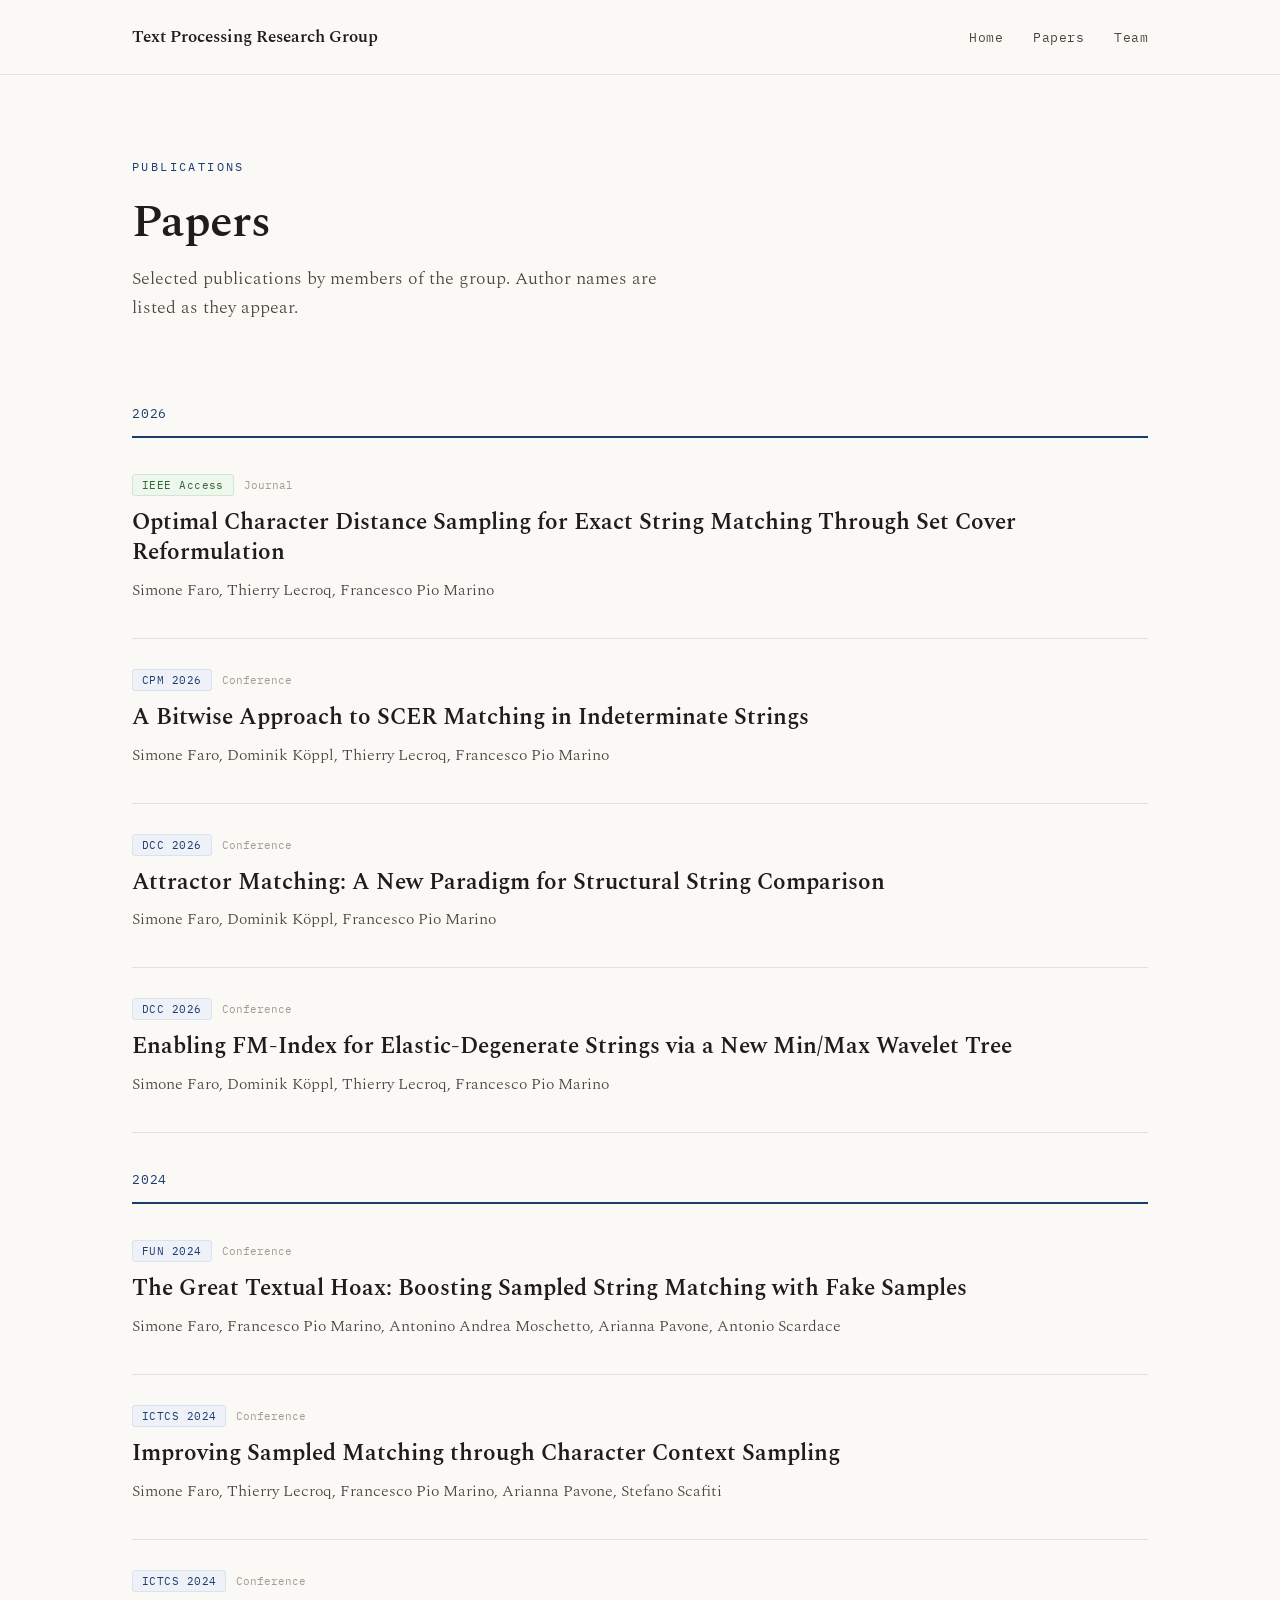
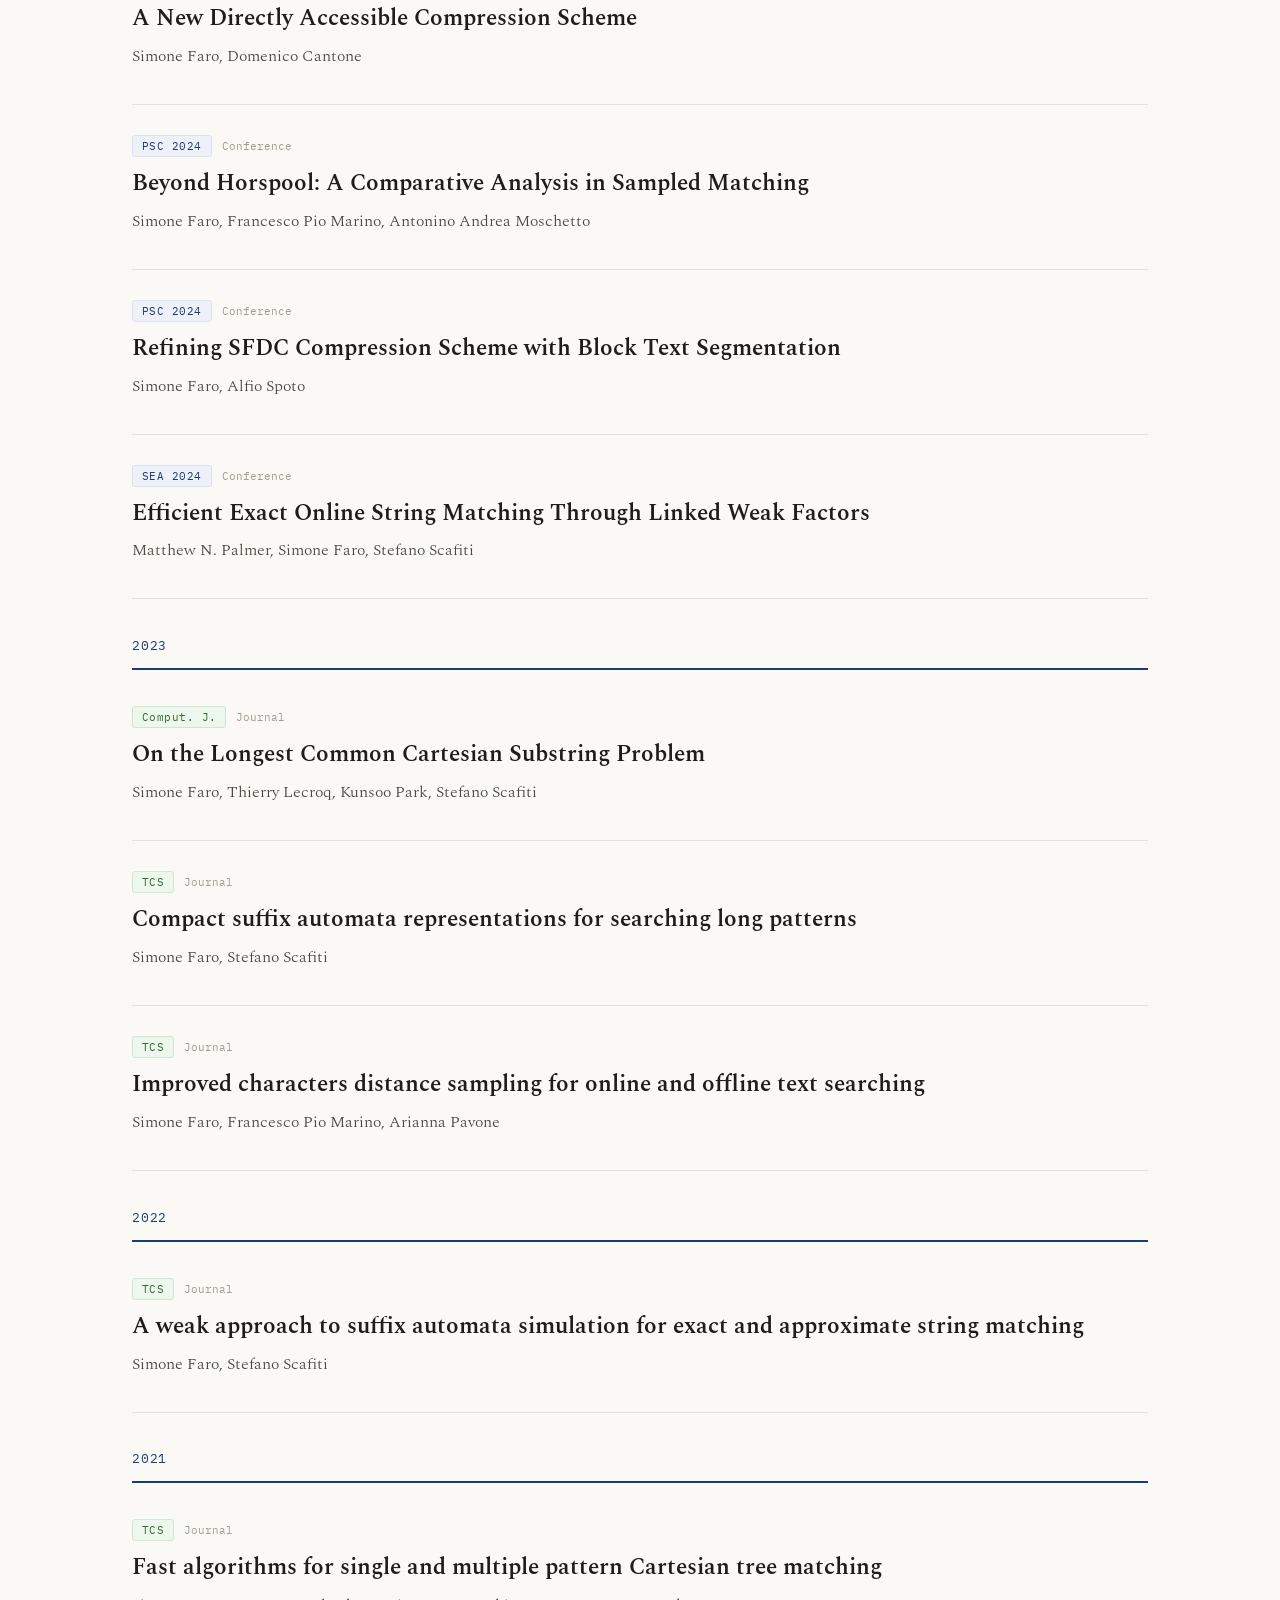
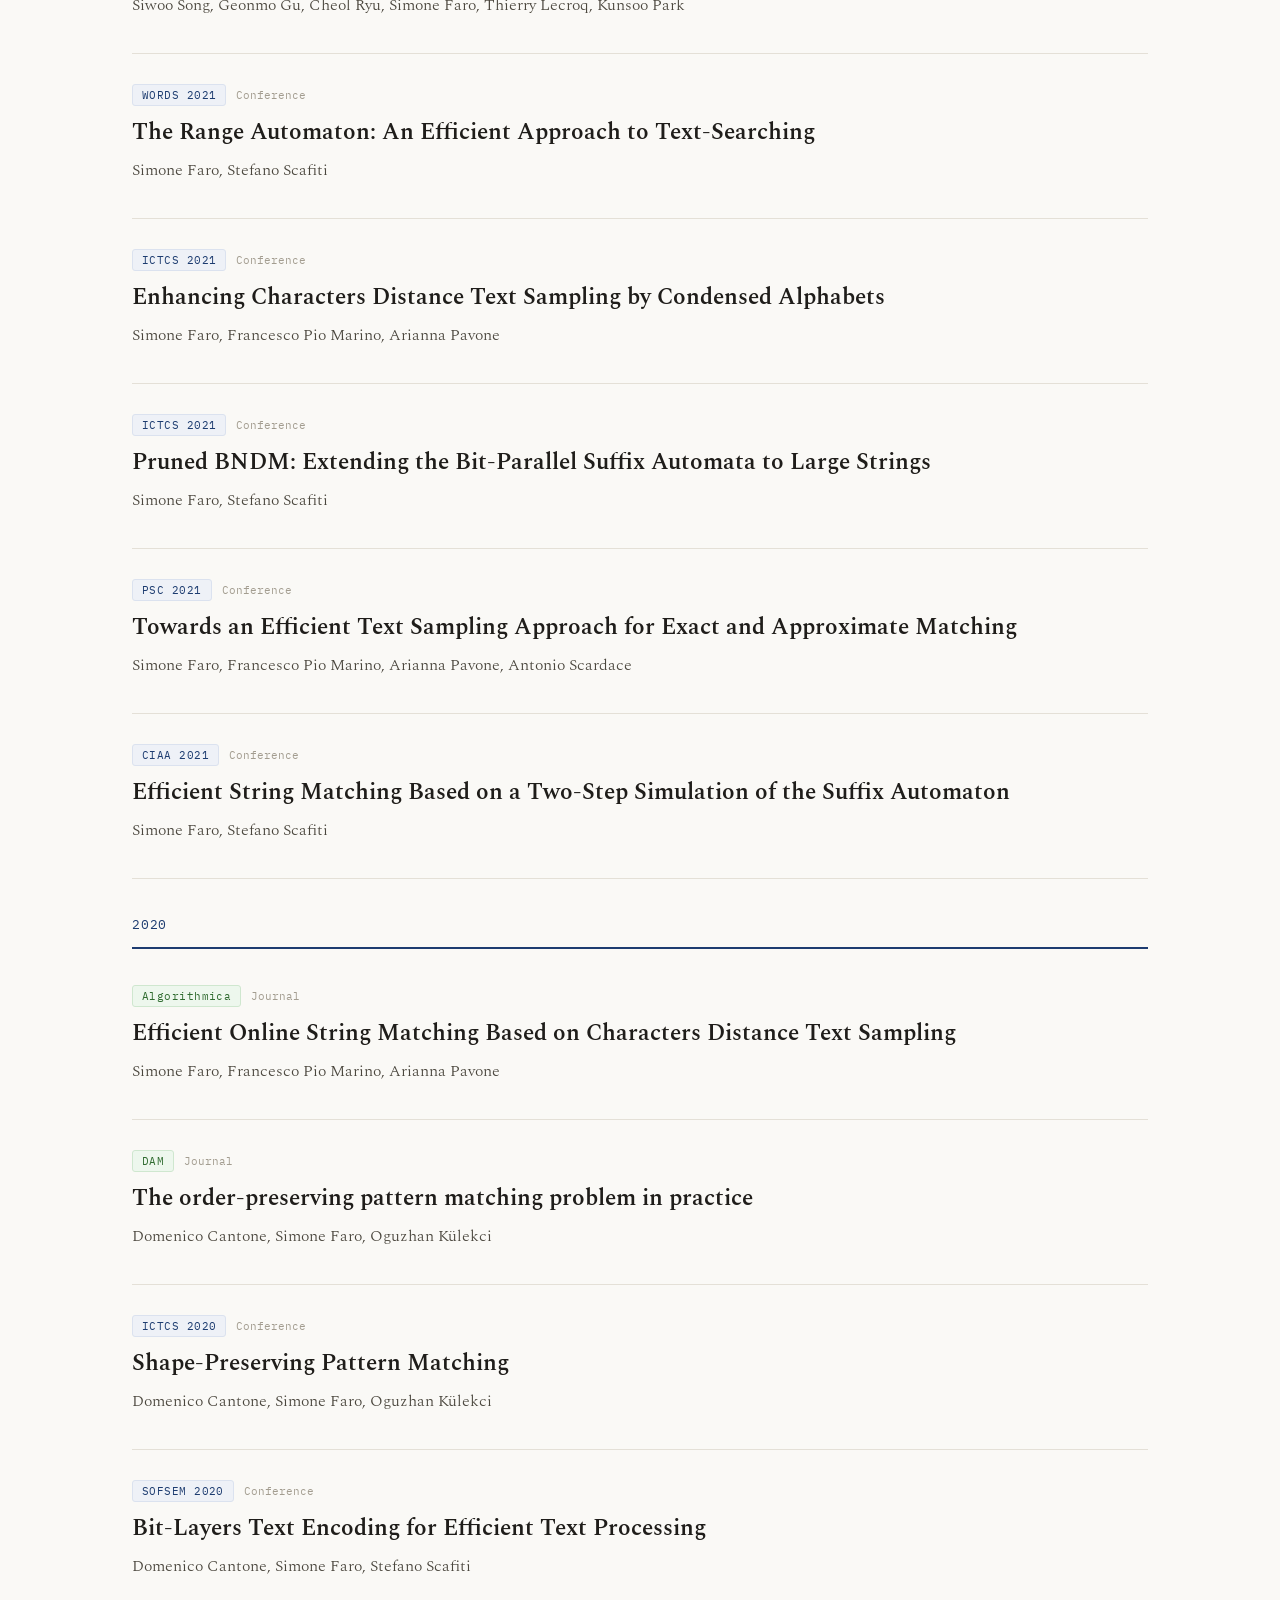
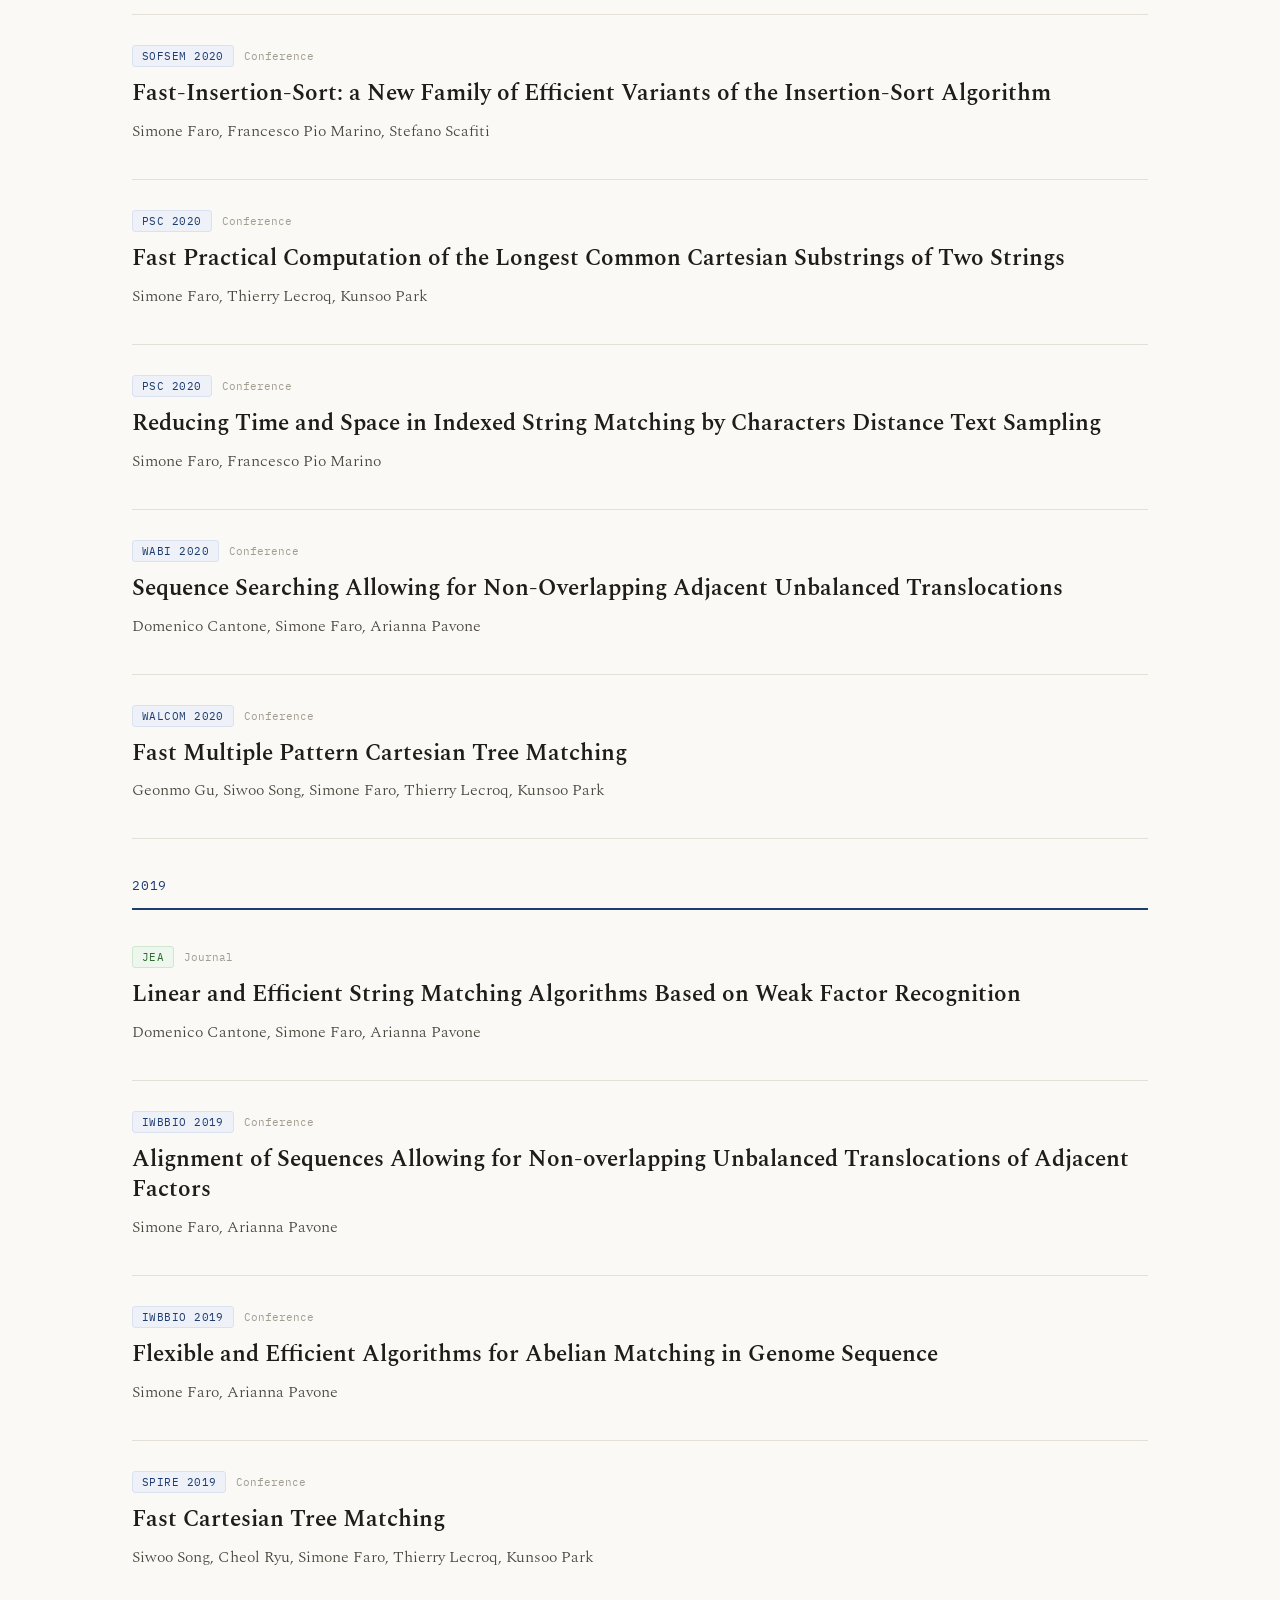
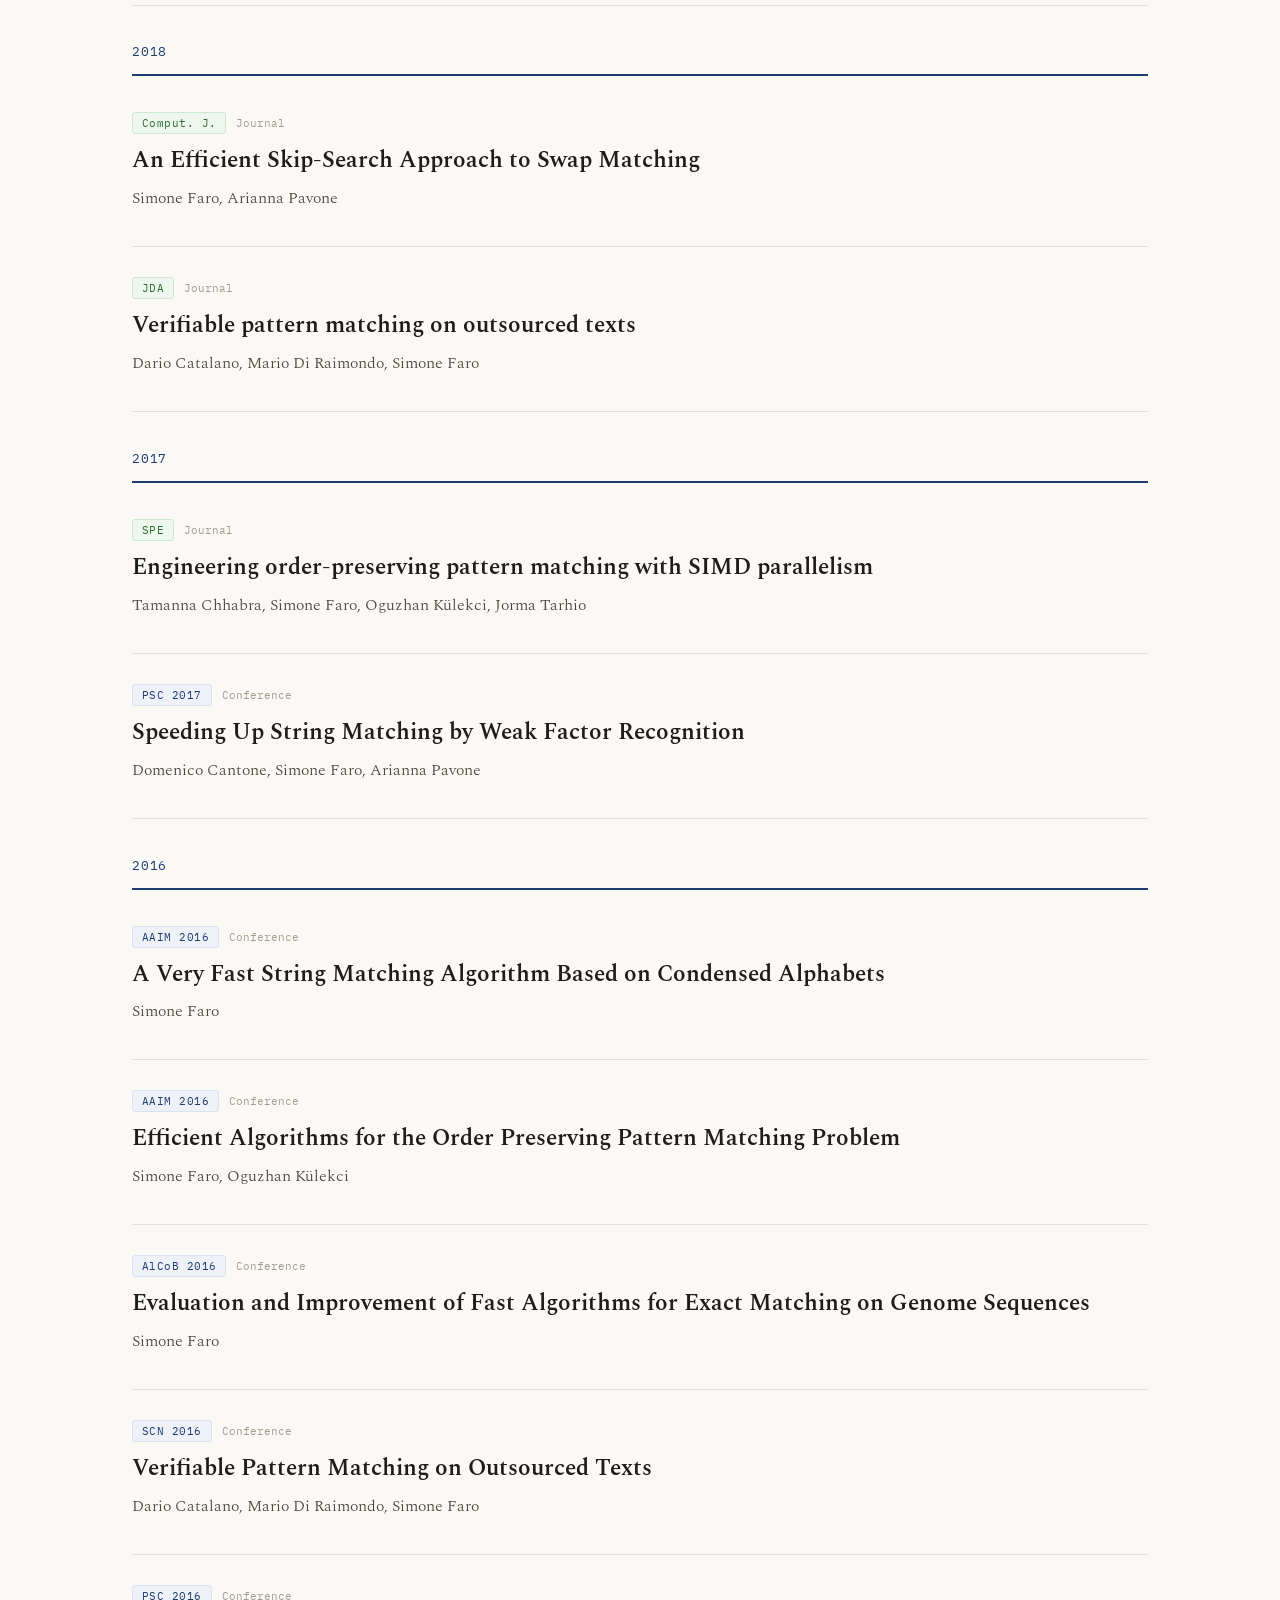
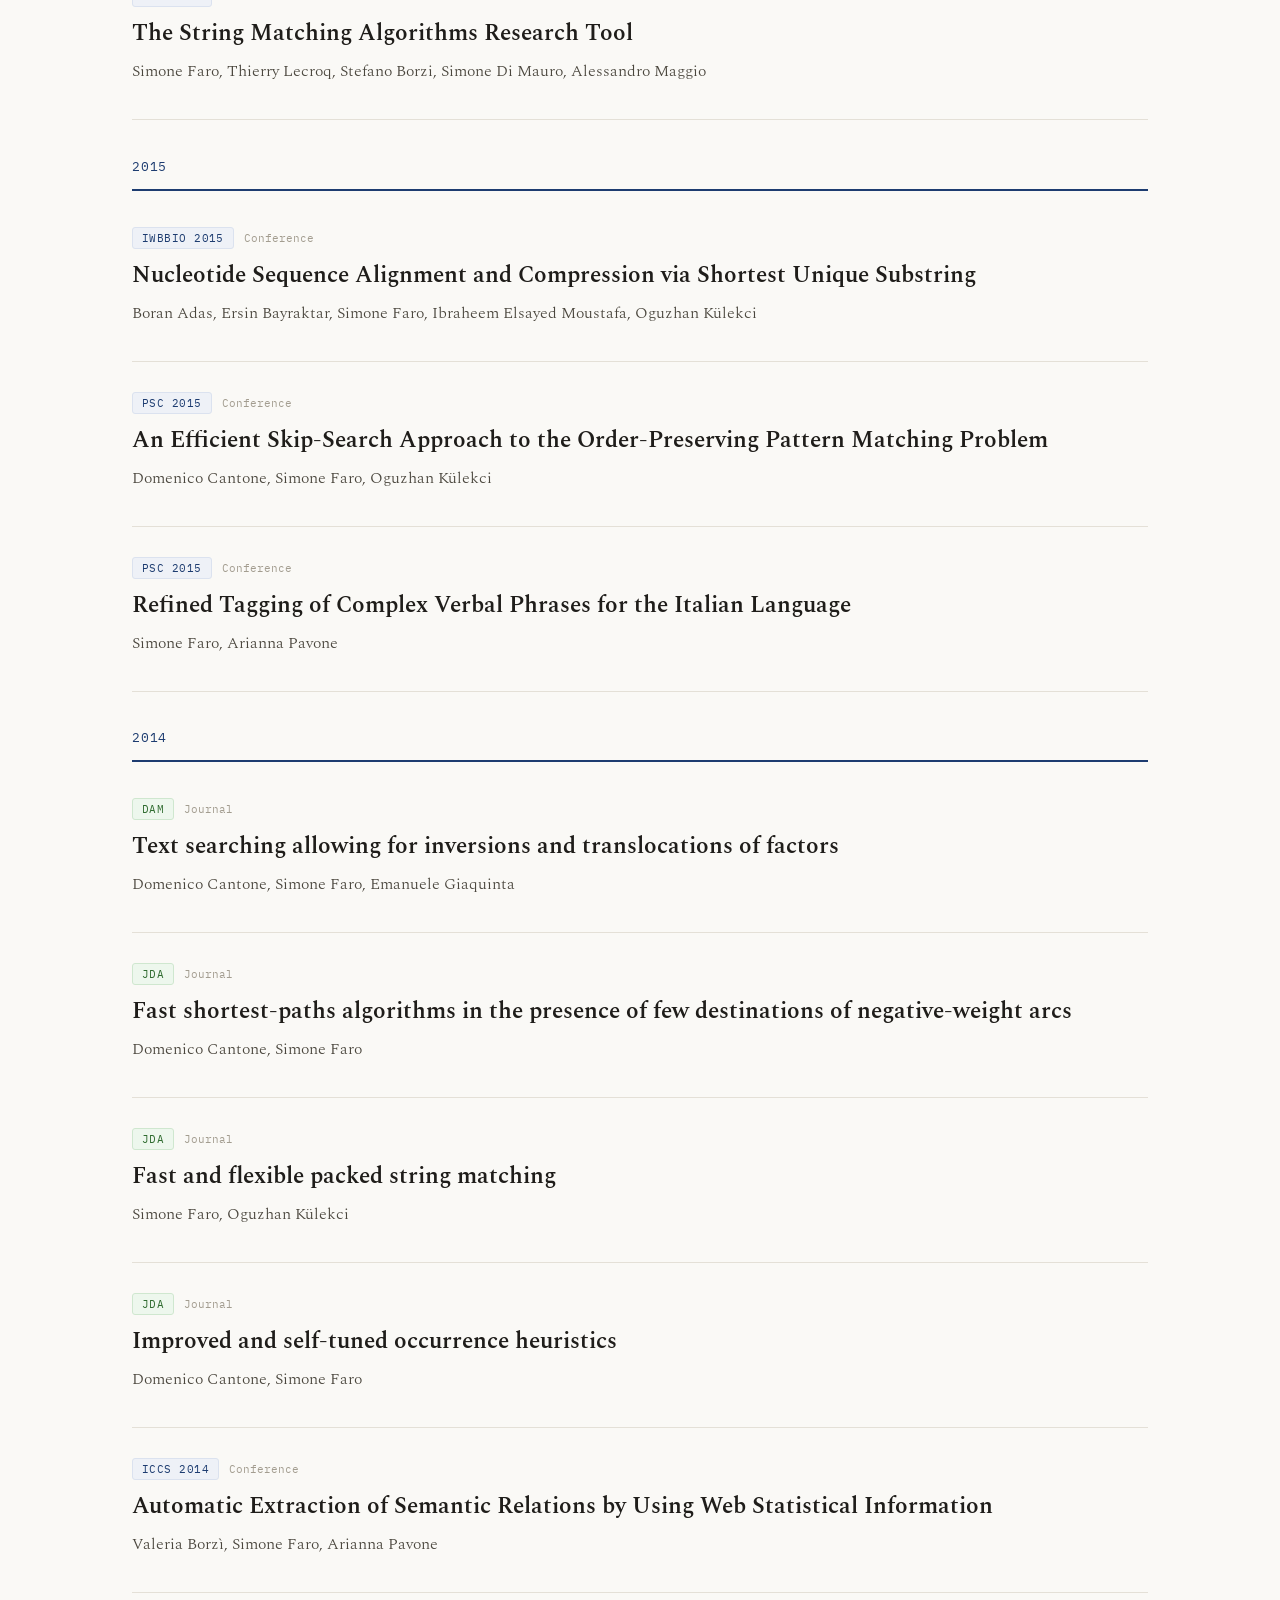
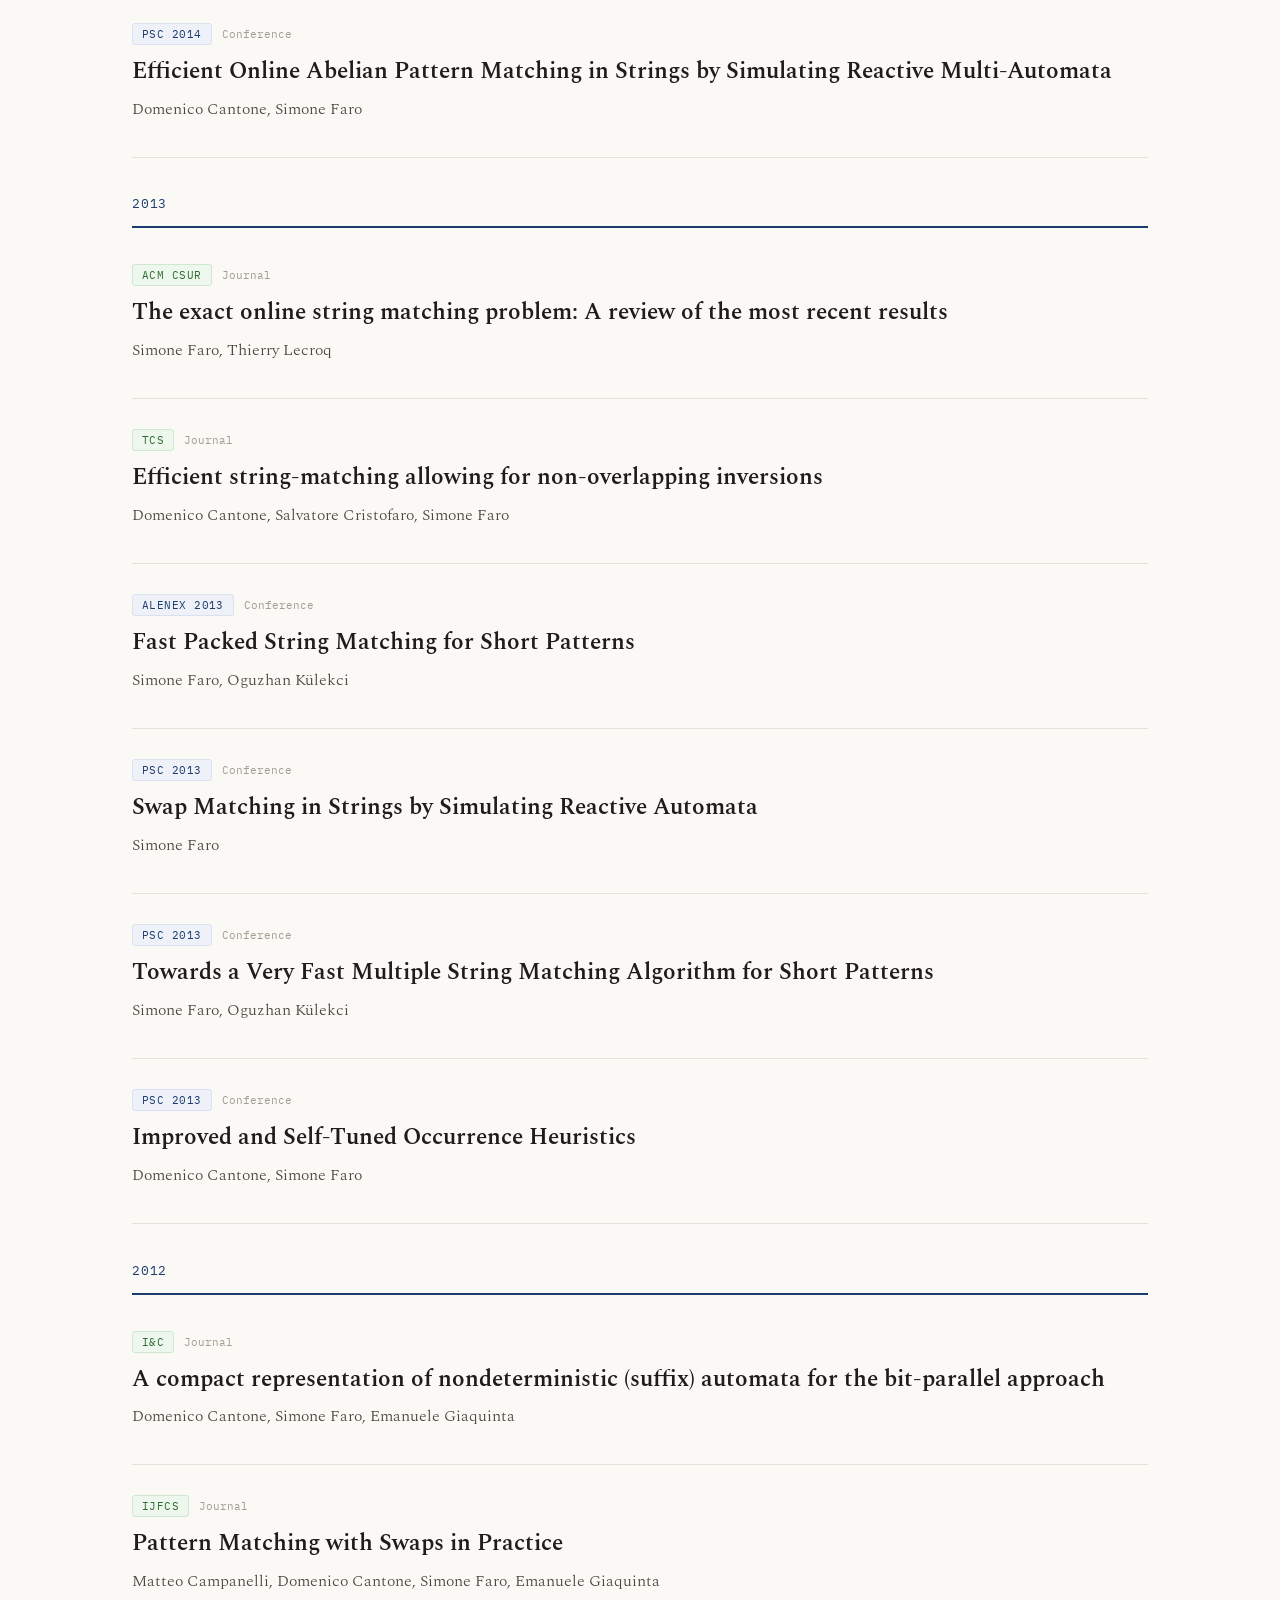
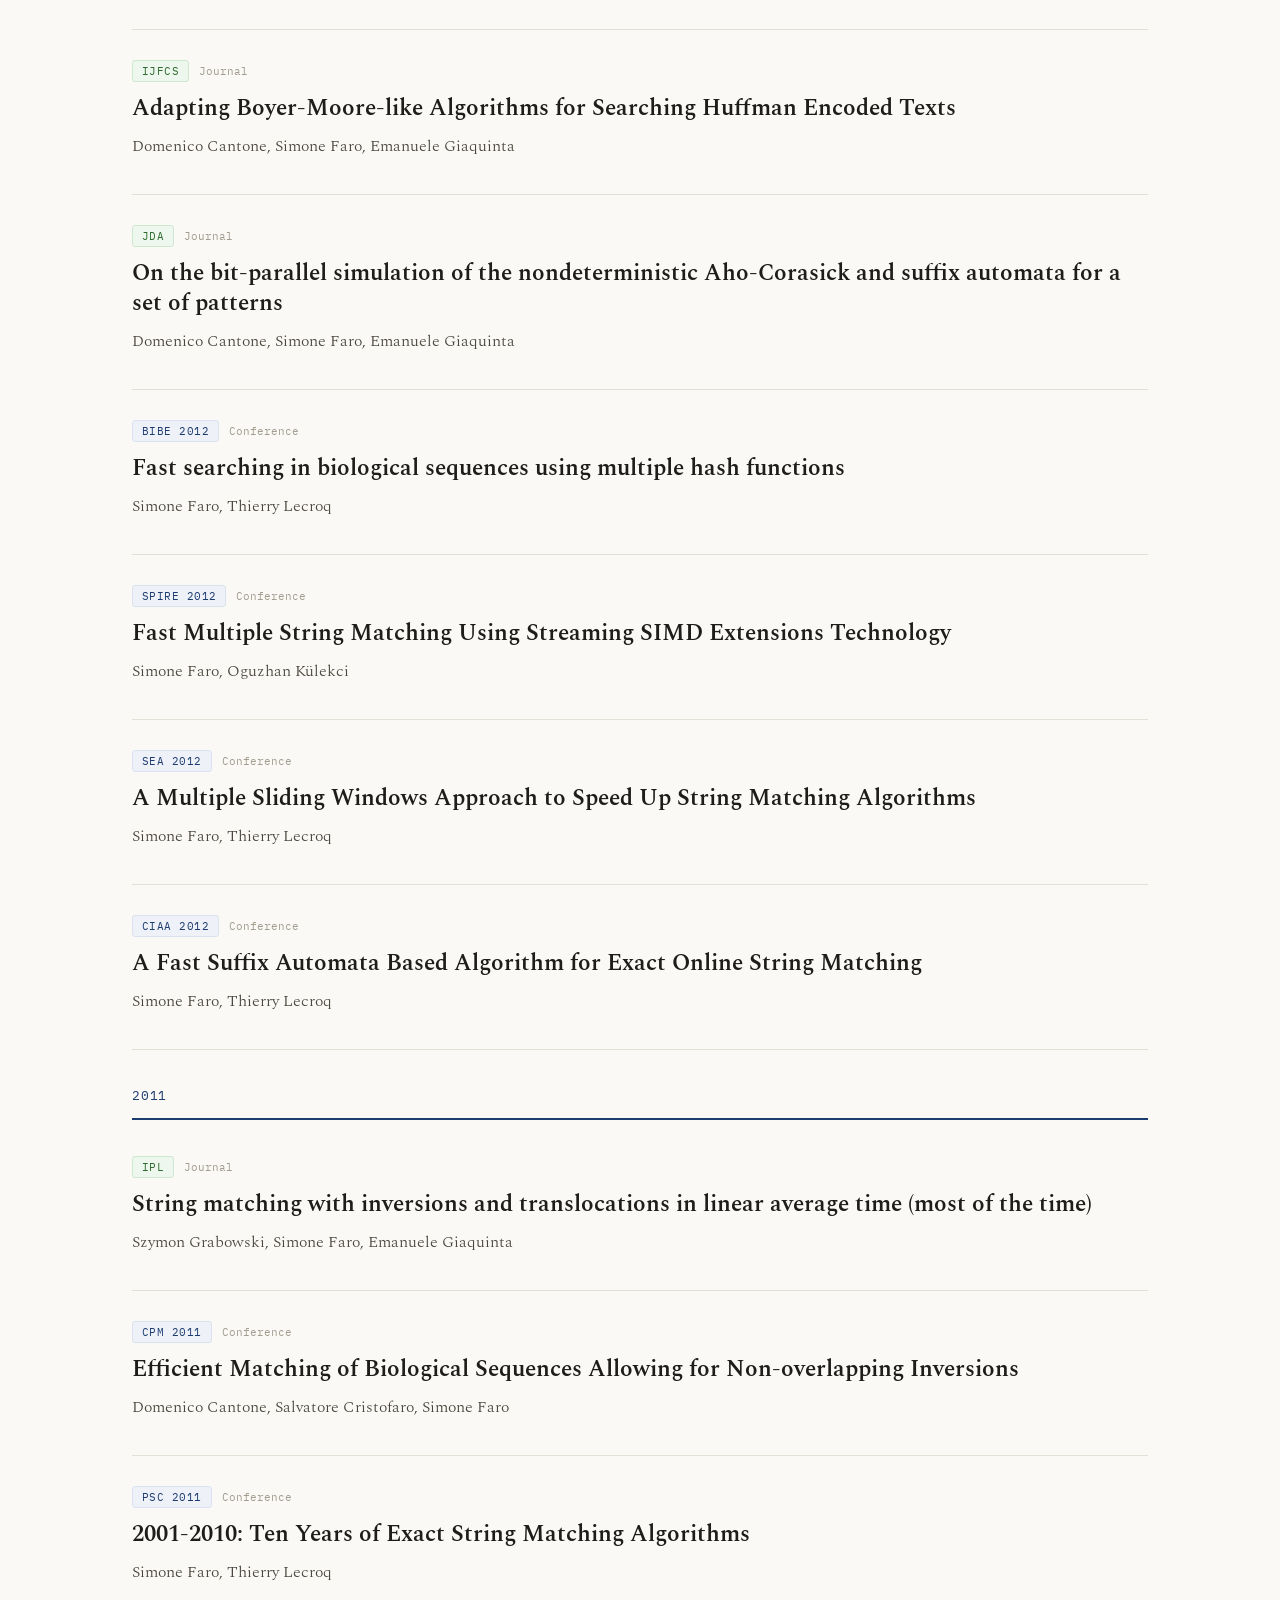
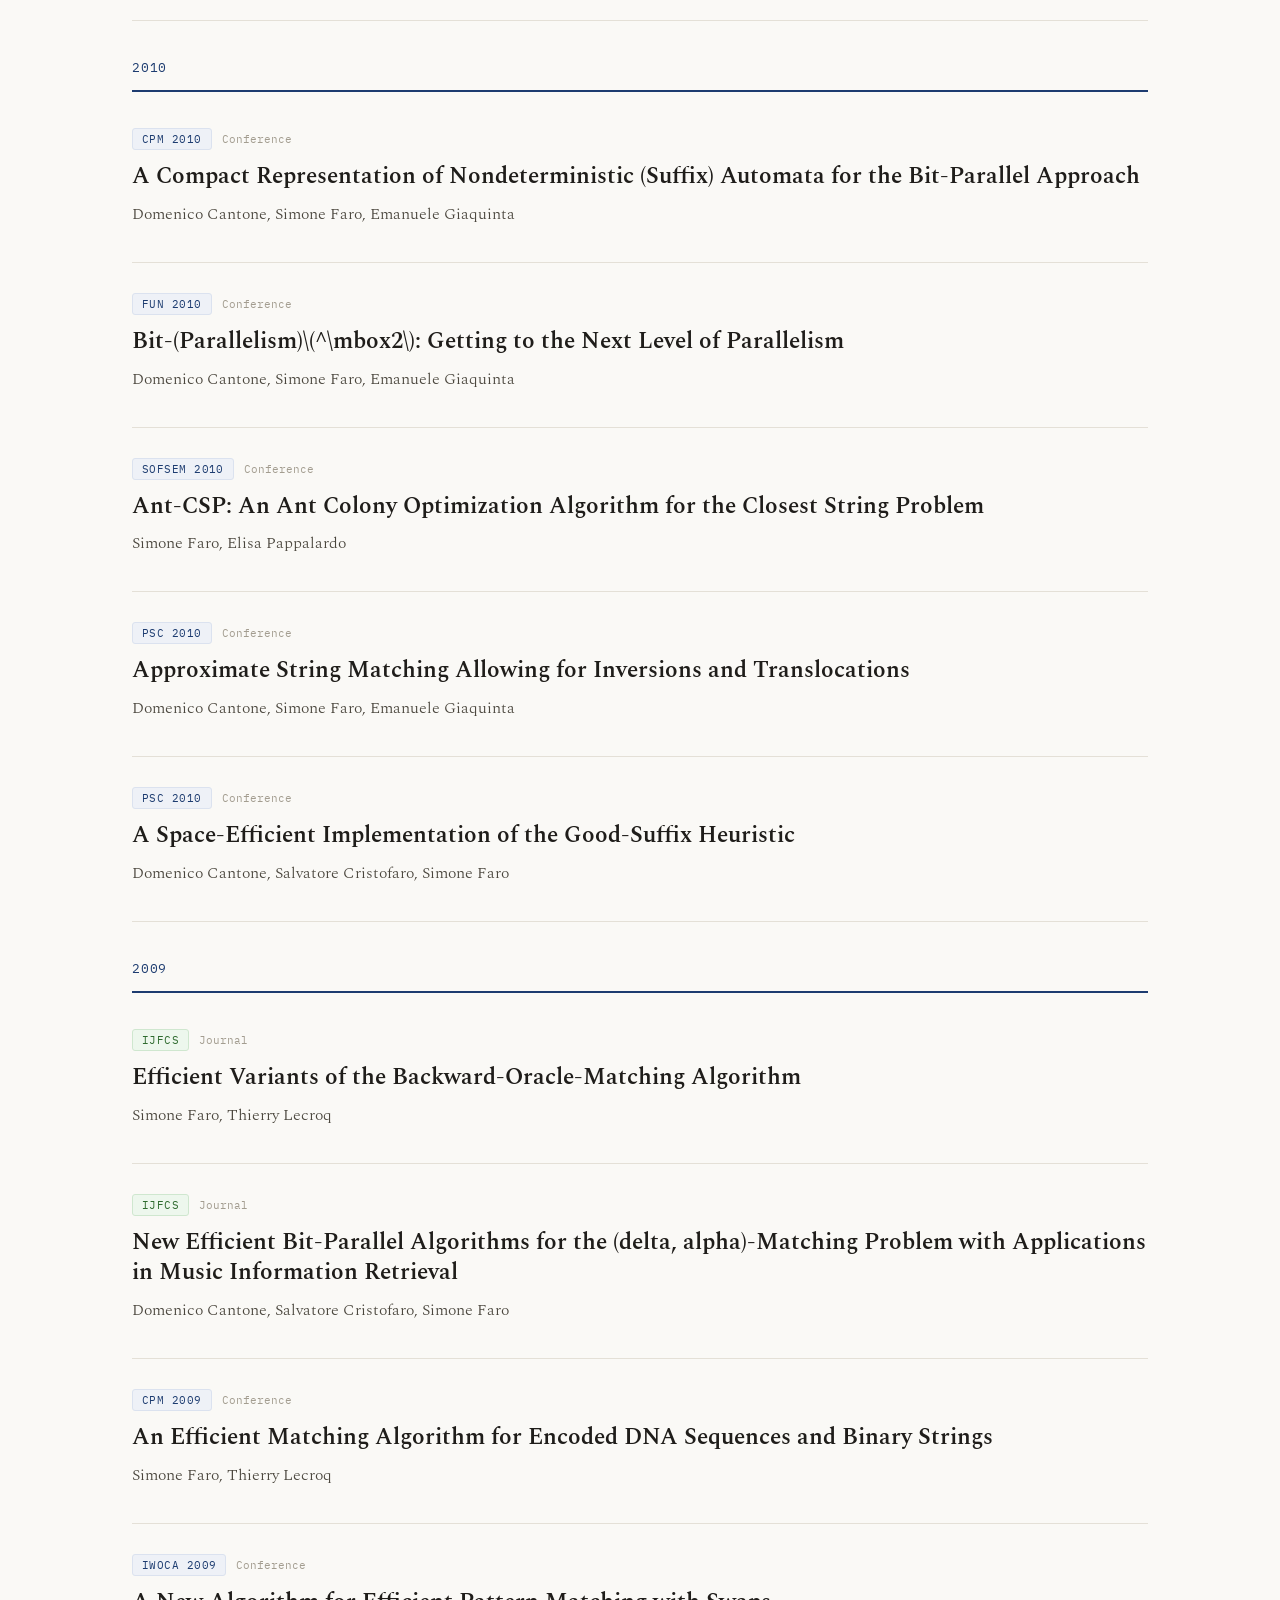
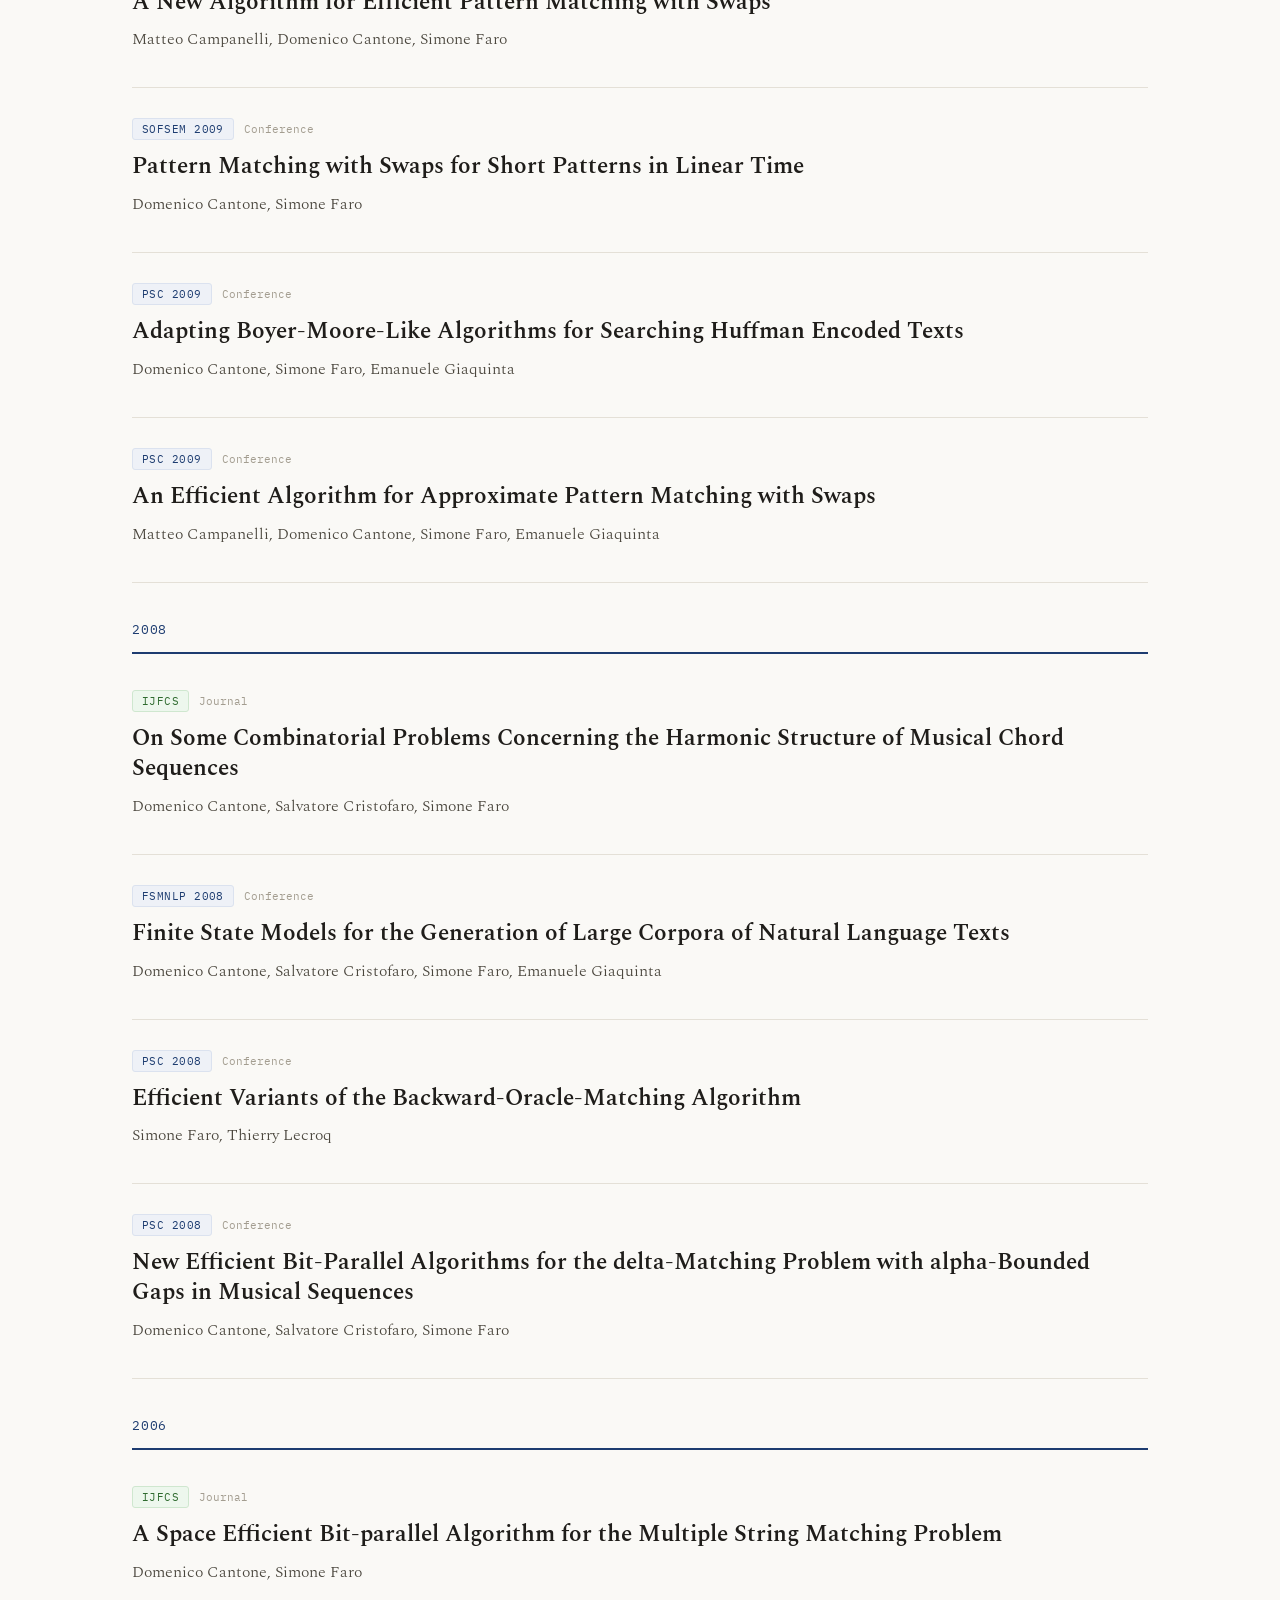
==== papers.html @ ac2747c3 "first commit" ====
<html>

<head>
    <meta charset="utf-8">
    <meta name="viewport" content="width=device-width, initial-scale=1">
    <link rel="preconnect" href="https://fonts.googleapis.com">
    <link rel="preconnect" href="https://fonts.gstatic.com" crossorigin>
    <link
        href="https://fonts.googleapis.com/css2?family=Spectral:ital,wght@0,300;0,400;0,500;0,600;0,700;1,400;1,500&family=IBM+Plex+Mono:wght@400;500;600&display=swap"
        rel="stylesheet">
    <link rel="stylesheet" href="styles.css">
</head>

<body>

    <div id="header"></div>

    <section style="max-width:1080px;margin:0 auto;padding:84px 32px 14px">
        <div
            style="font-family:'IBM Plex Mono',monospace;font-size:12px;letter-spacing:0.2em;text-transform:uppercase;color:#1d3c70;margin-bottom:24px">
            Publications</div>
        <h1 style="font-size:46px;line-height:1.08;font-weight:600;letter-spacing:-0.015em;margin:0 0 16px">
            Papers</h1>
        <p style="font-size:18px;line-height:1.65;color:#4a463d;max-width:60ch;margin:0;font-weight:300">
            Selected publications by members of the group. Author names are listed as they appear.</p>
    </section>


    <section style="max-width:1080px;margin:0 auto;padding:30px 32px 10px">
        <div id="papers-list"></div>
    </section>

    <div id="footer"></div>

    <script>
        async function load(id, file) {
            const res = await fetch(file);
            if (!res.ok) throw new Error(`Couldn't load ${file}`);
            document.getElementById(id).innerHTML = await res.text();
        }

        load("header", "header.html");
        load("footer", "footer.html");

        function toggleBib(id) {
            const bib = document.getElementById(id);

            if (!bib) {
                console.error("BibTeX block not found:", id);
                return;
            }

            bib.style.display = bib.style.display === "none" ? "block" : "none";
        }

        async function loadPapers() {
            const res = await fetch("papers.json");
            const papers = await res.json();

            const grouped = {};

            papers.forEach(paper => {
                if (!grouped[paper.year]) grouped[paper.year] = [];
                grouped[paper.year].push(paper);
            });

            const container = document.getElementById("papers-list");

            Object.keys(grouped).sort((a, b) => b - a).forEach(year => {
                container.innerHTML += `
      <div style="font-family:'IBM Plex Mono',monospace;font-size:13px;letter-spacing:0.06em;color:#1d3c70;padding-bottom:14px;border-bottom:2px solid #1d3c70;margin-bottom:6px;margin-top:1cm">
        ${year}
      </div>
    `;

                grouped[year].forEach((paper, index) => {
                    const bibId = `bib-${year}-${index}`;

                    container.innerHTML += `
        <div style="padding:30px 0;border-bottom:1px solid #e4e0d7">
          <div style="display:flex;gap:10px;align-items:center;margin-bottom:12px">
            <span style="
            font-family:'IBM Plex Mono',monospace;
            font-size:11px;
            letter-spacing:0.04em;
            color:${paper.type === 'Journal' ? '#2f6b2f' : '#1d3c70'};
            background:${paper.type === 'Journal' ? '#edf7ed' : '#eef1f7'};
            border:1px solid ${paper.type === 'Journal' ? '#cfe7cf' : '#dbe2ef'};
            padding:3px 9px;
            border-radius:3px;
            ">
            ${paper.venue}
            </span>
            <span style="font-family:'IBM Plex Mono',monospace;font-size:11px;color:#a39d90">
              ${paper.type}
            </span>
          </div>

          <h3 style="font-size:23px;font-weight:600;line-height:1.3;margin:0 0 10px">
            ${paper.title}
          </h3>

          <div style="font-size:16px;color:#4a463d;margin-bottom:6px;font-weight:300">
            ${paper.authors.join(", ")}
          </div>
        </div>
      `;
                });
            });
        }

        function toggleBib(id) {
            const bib = document.getElementById(id);
            bib.style.display = bib.style.display === "block" ? "none" : "block";
        }

        loadPapers();

        const venueStyle =
            paper.type === "Journal"
                ? {
                    color: "#2f6b2f",
                    background: "#edf7ed",
                    border: "#cfe7cf"
                }
                : {
                    color: "#1d3c70",
                    background: "#eef1f7",
                    border: "#dbe2ef"
                };
    </script>

</body>

</html>
---- styles.css ----
/* Global reset */
* {
    box-sizing: border-box;
}

html {
    scroll-behavior: smooth;
}

body {
    margin: 0;
    background: #faf9f6;
    color: #1f1d1a;
    font-family: "Spectral", Georgia, serif;
    -webkit-font-smoothing: antialiased;
    text-rendering: optimizeLegibility;
}

::selection {
    background: #1d3c70;
    color: #faf9f6;
}

a {
    color: inherit;
}

image-slot {
    display: block;
}
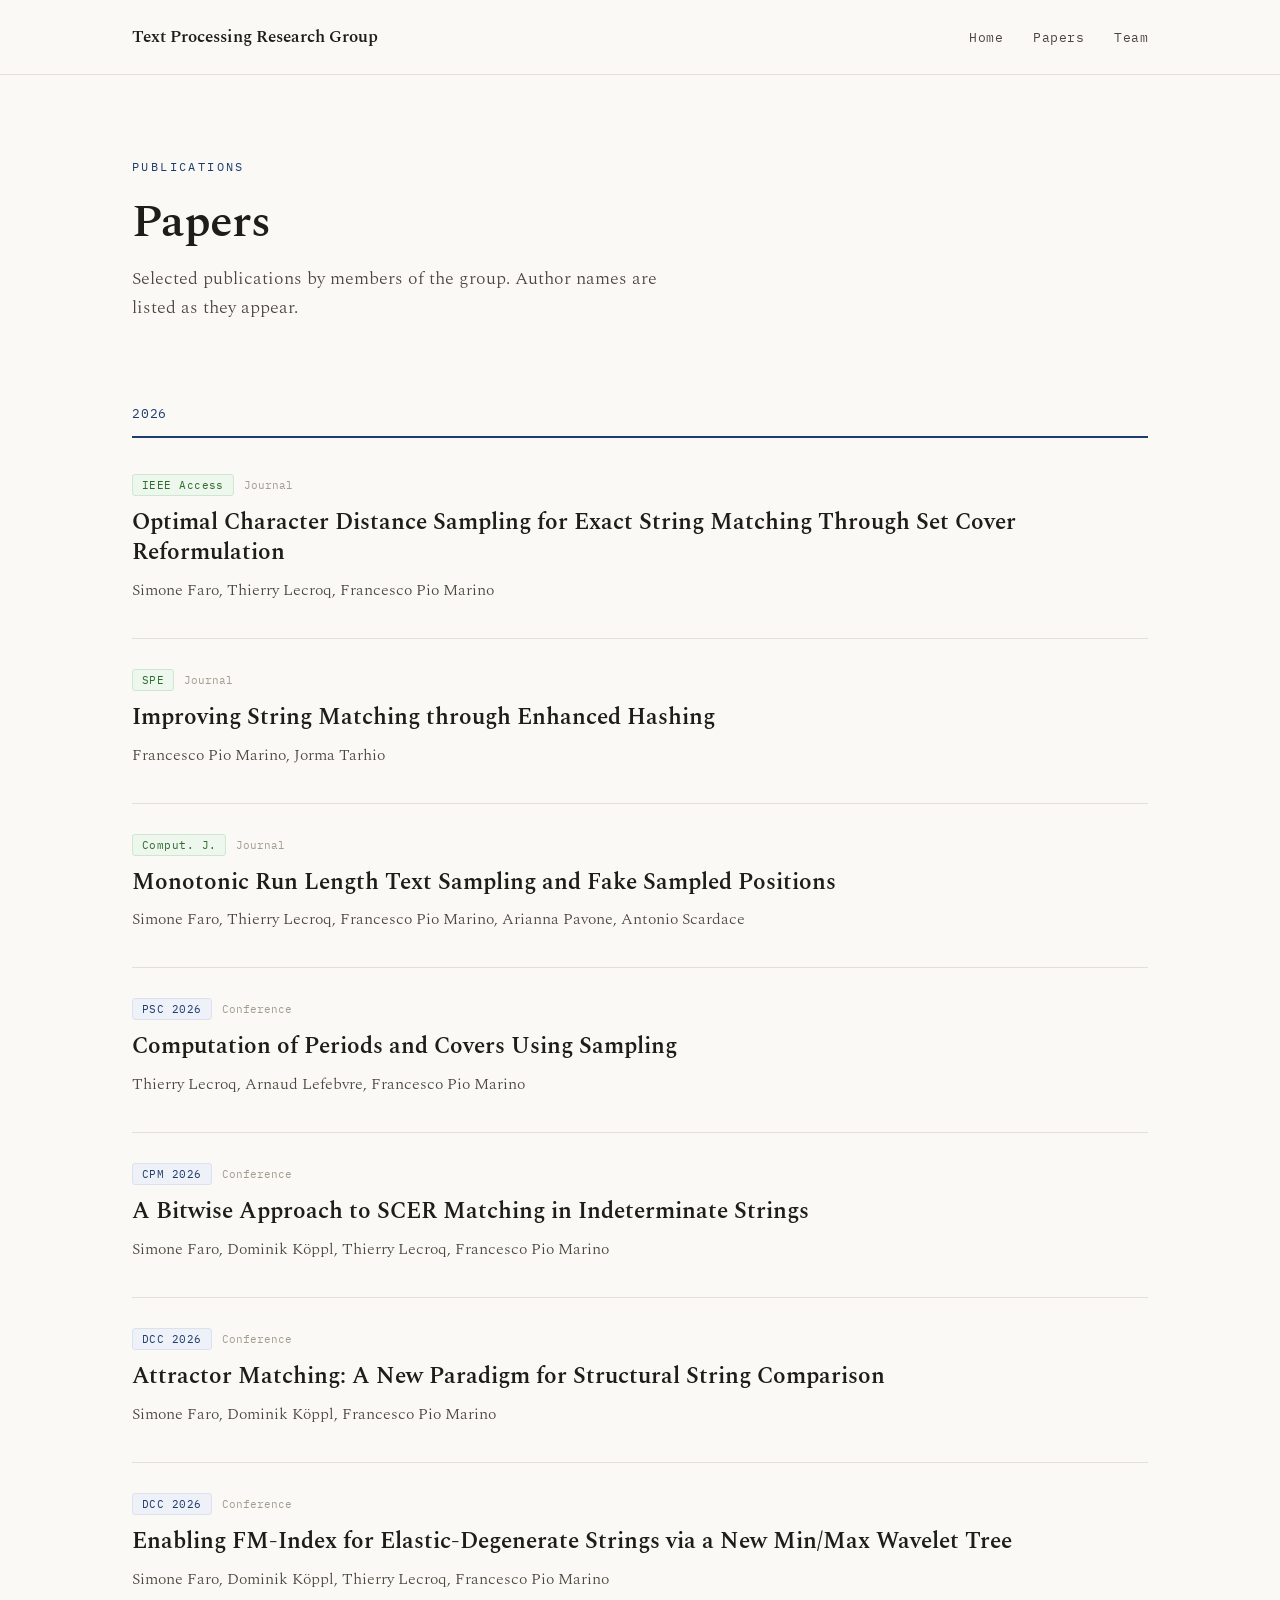
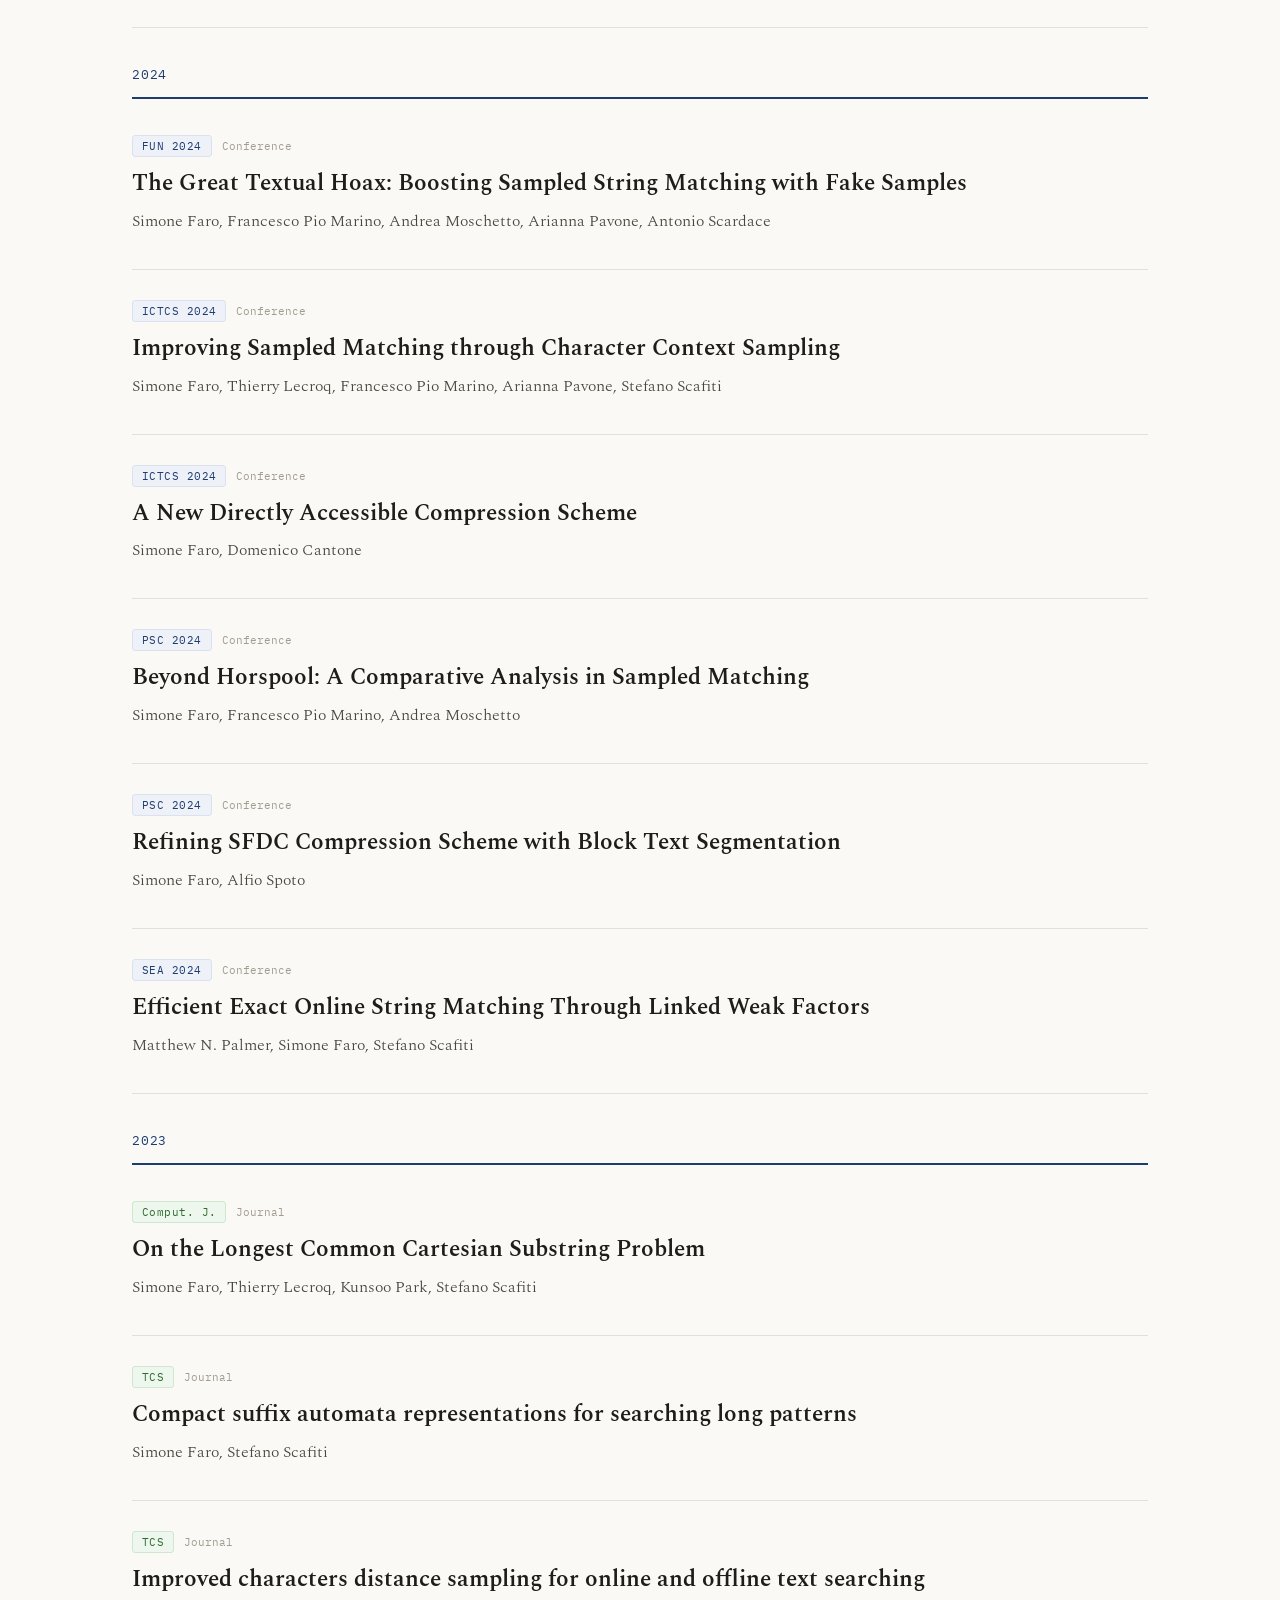
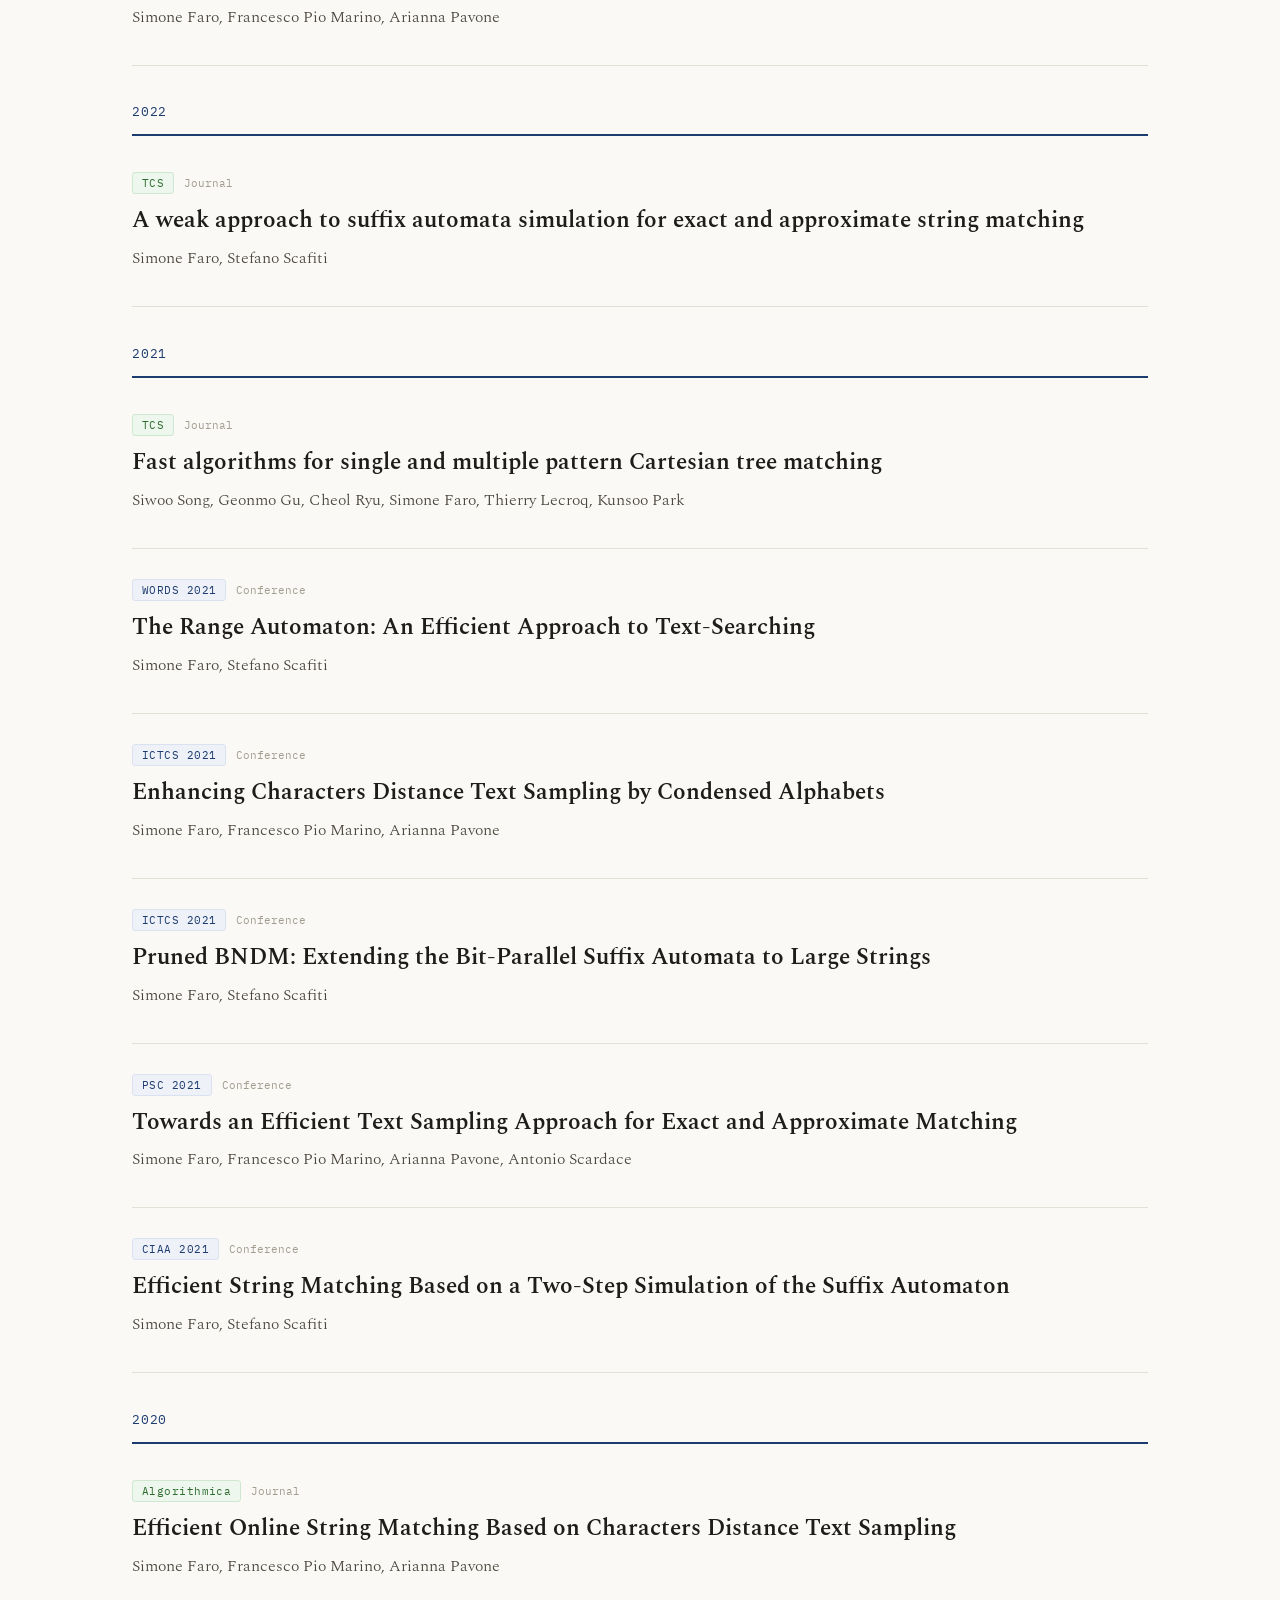
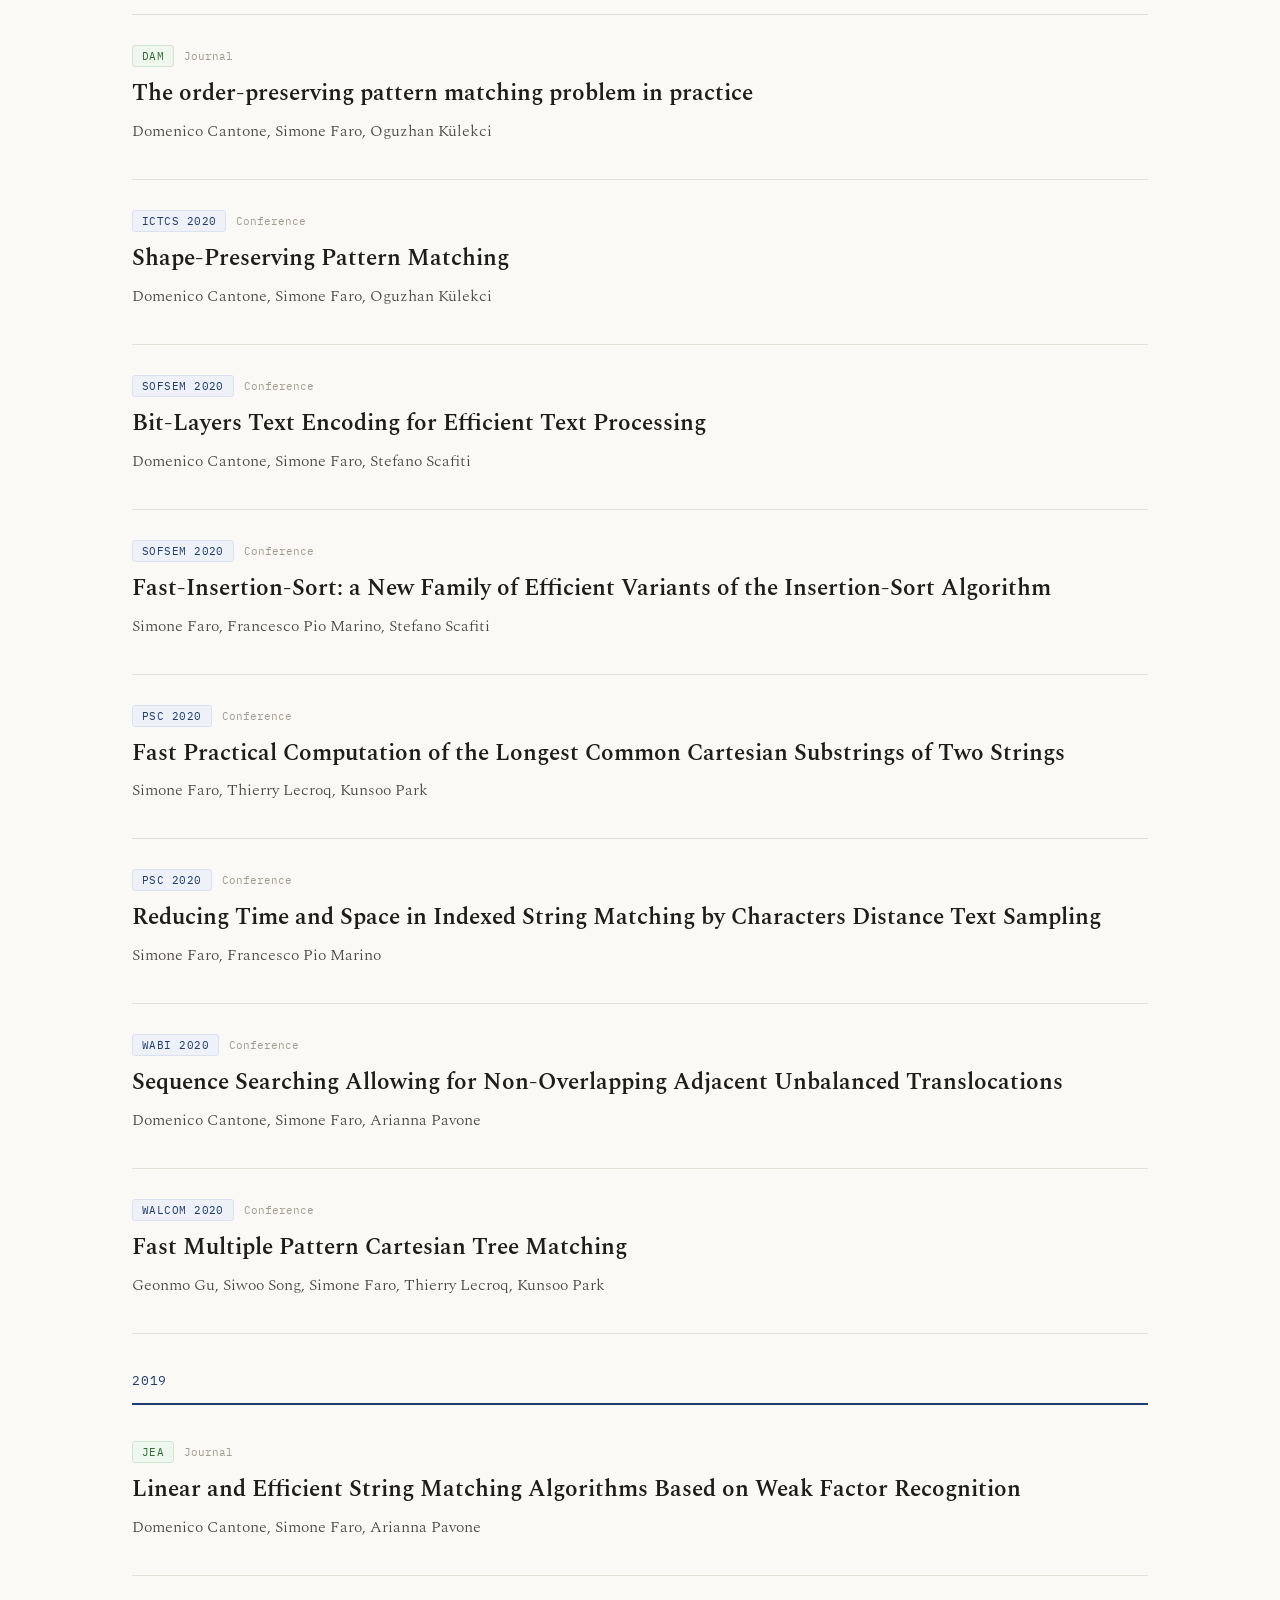
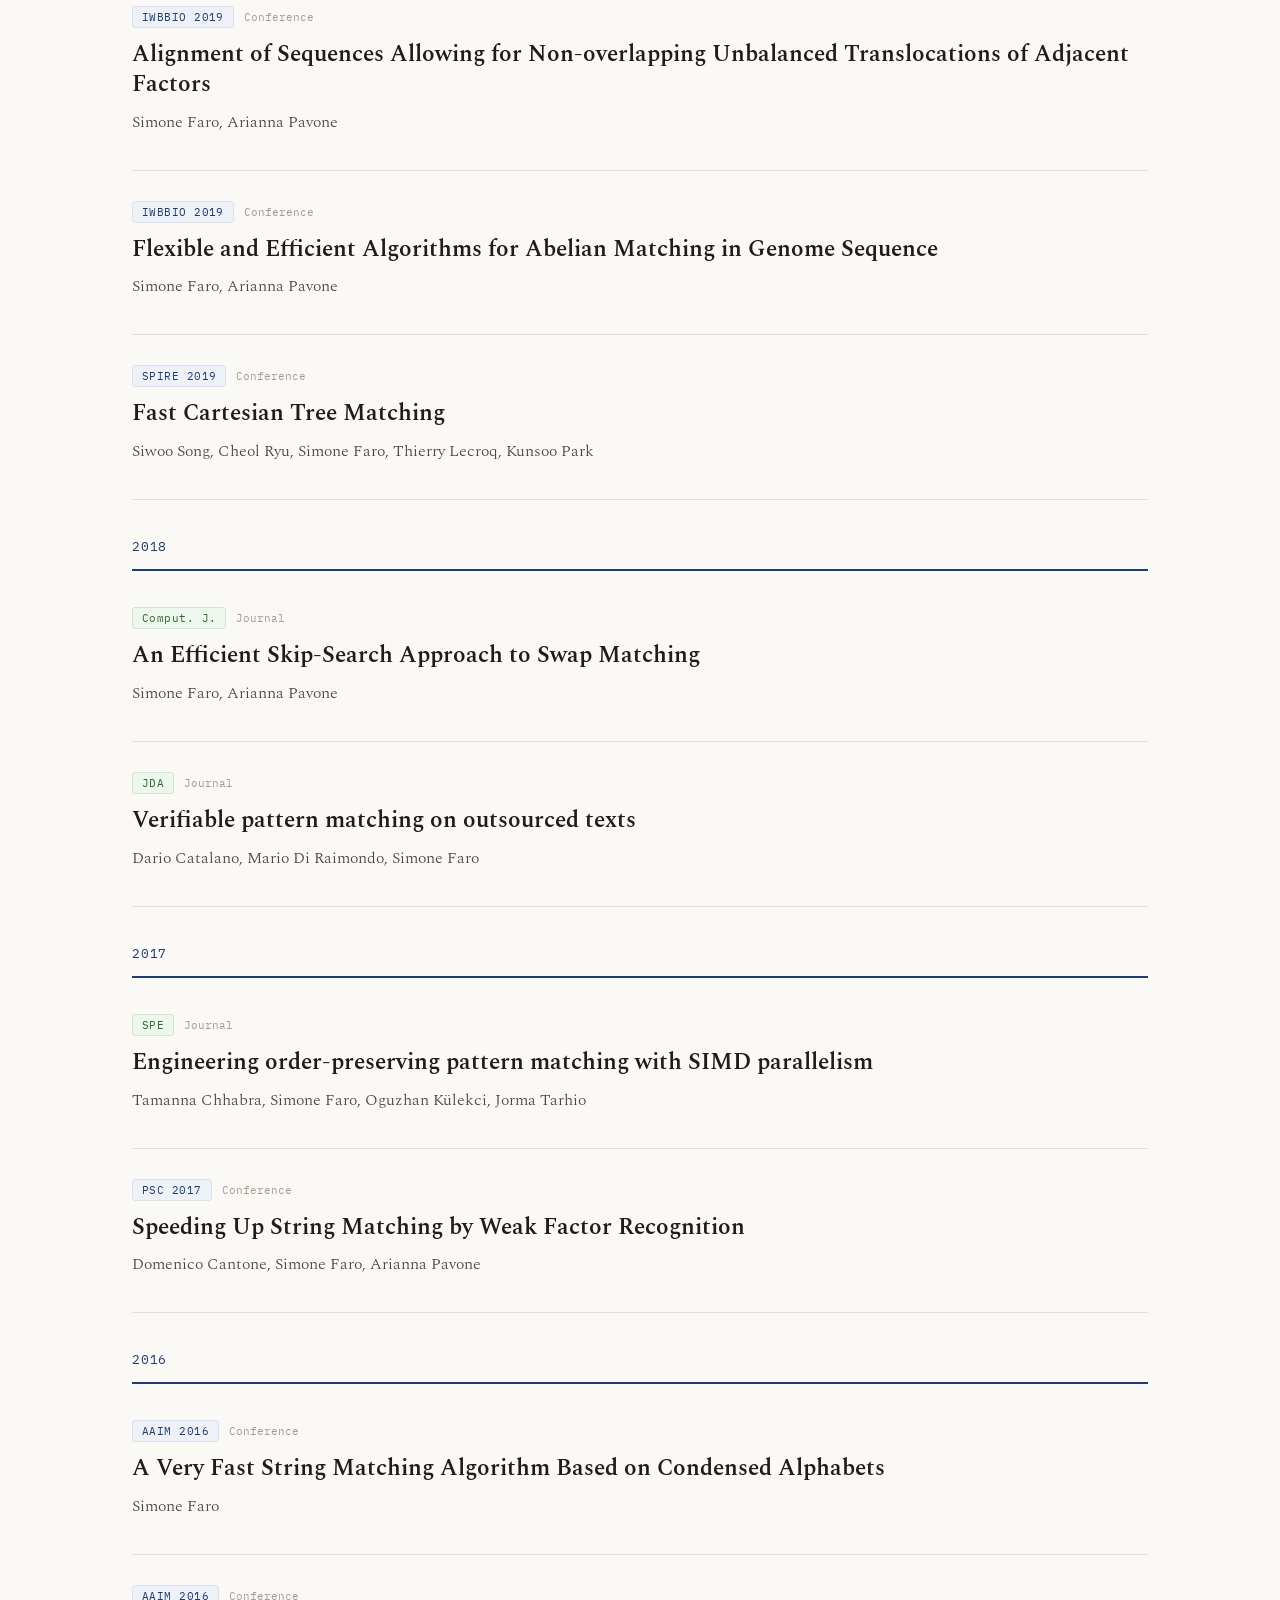
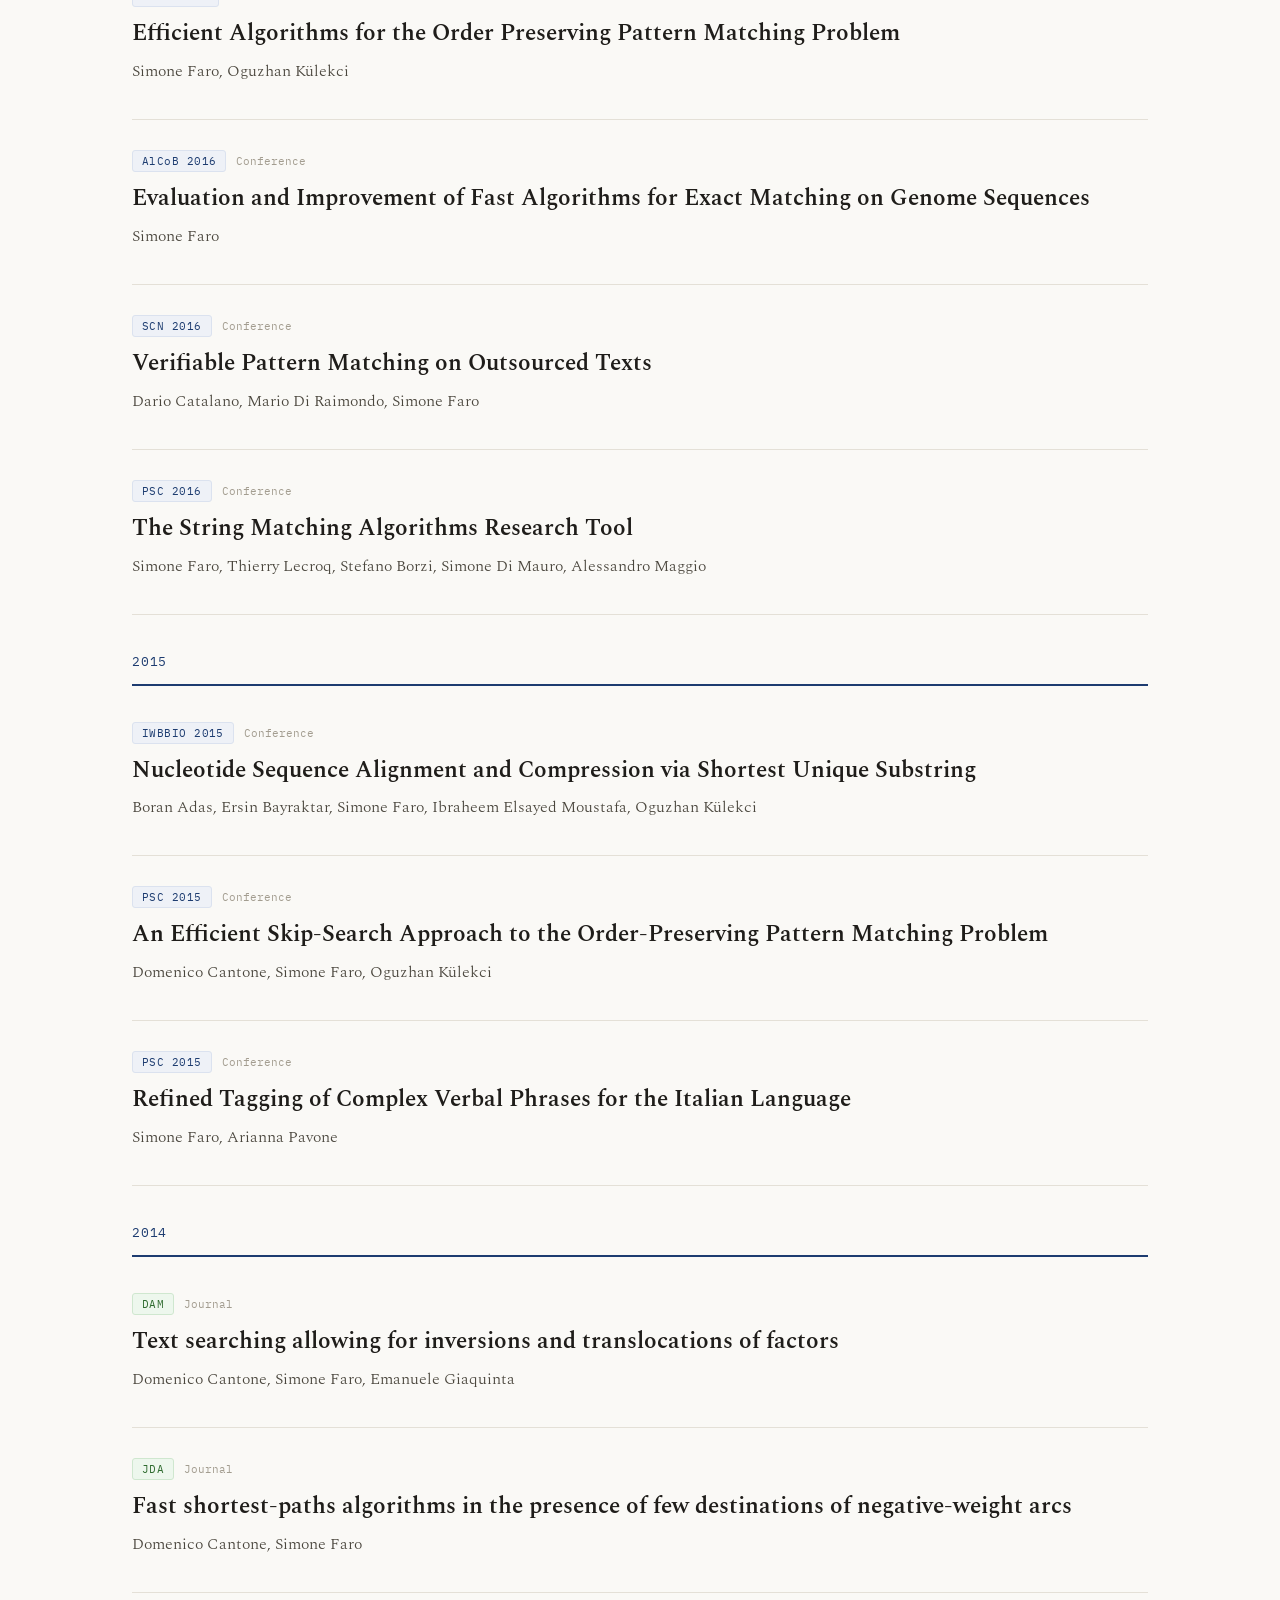
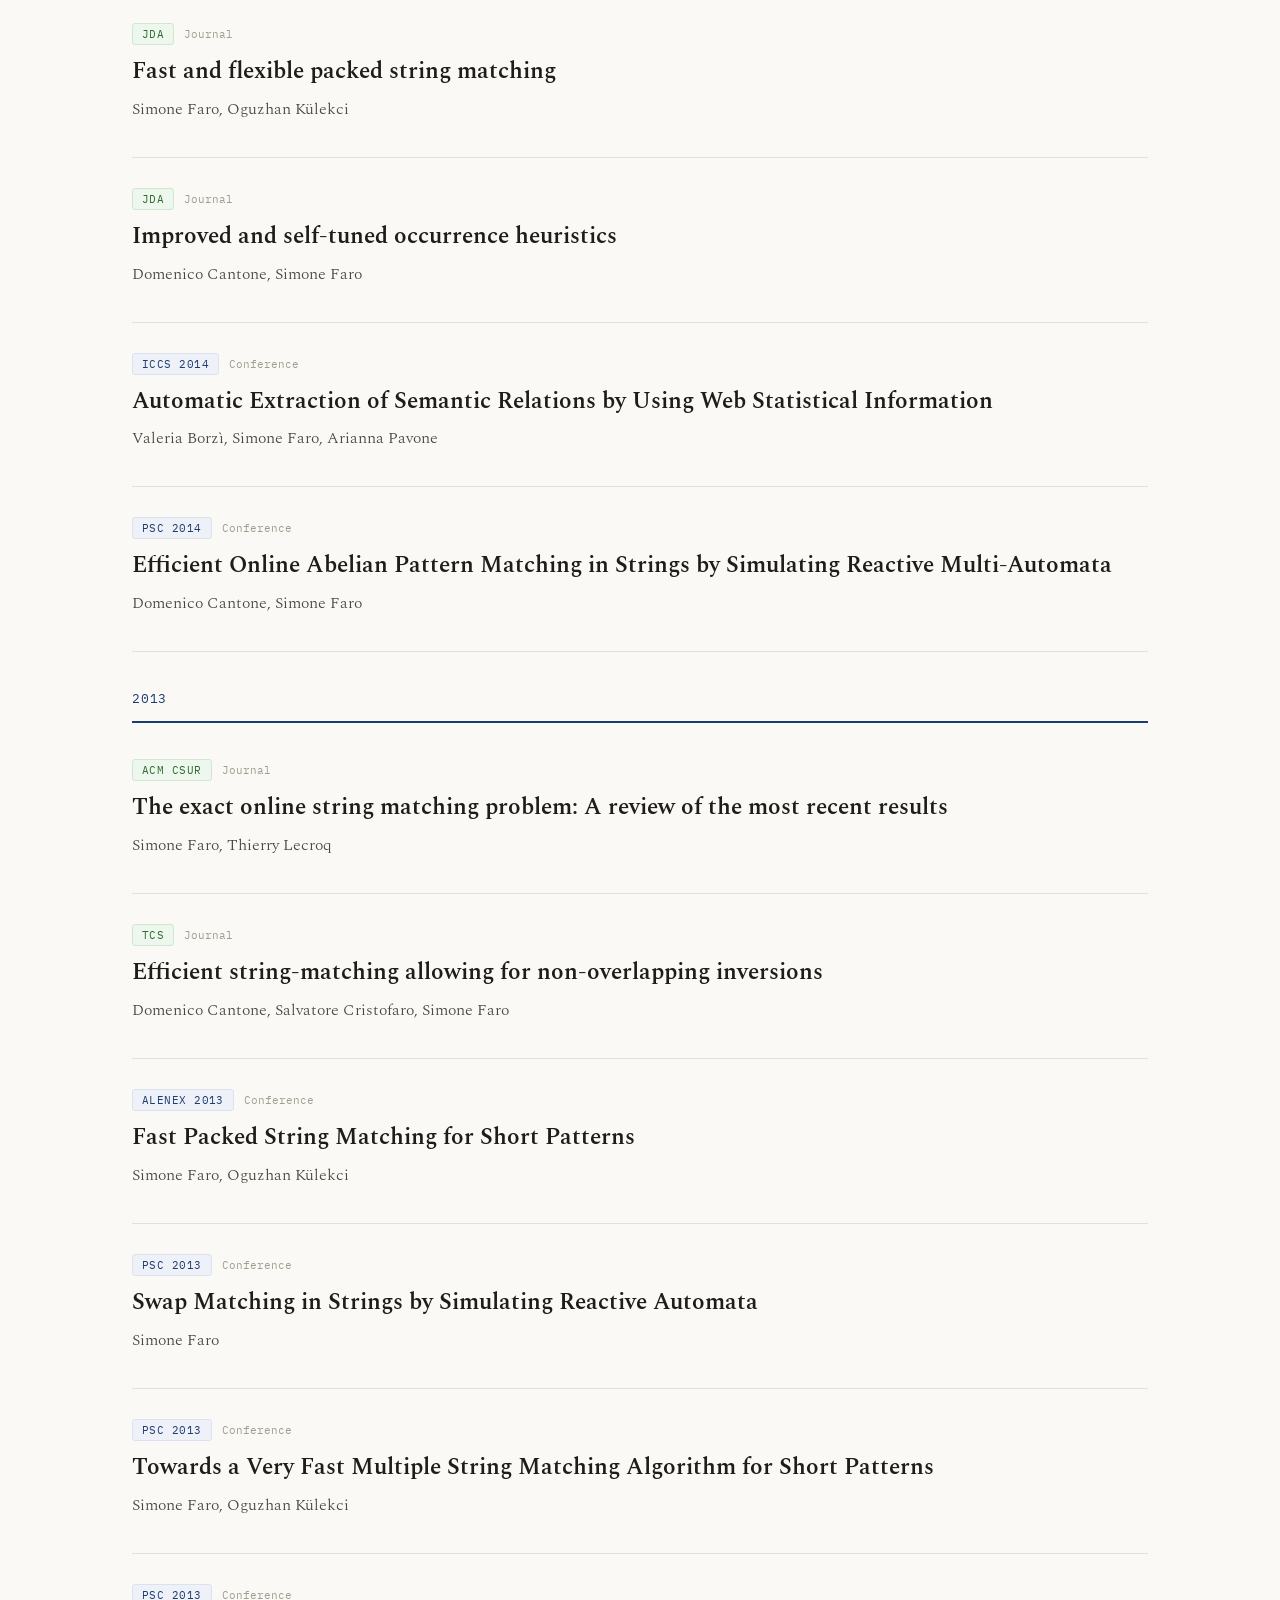
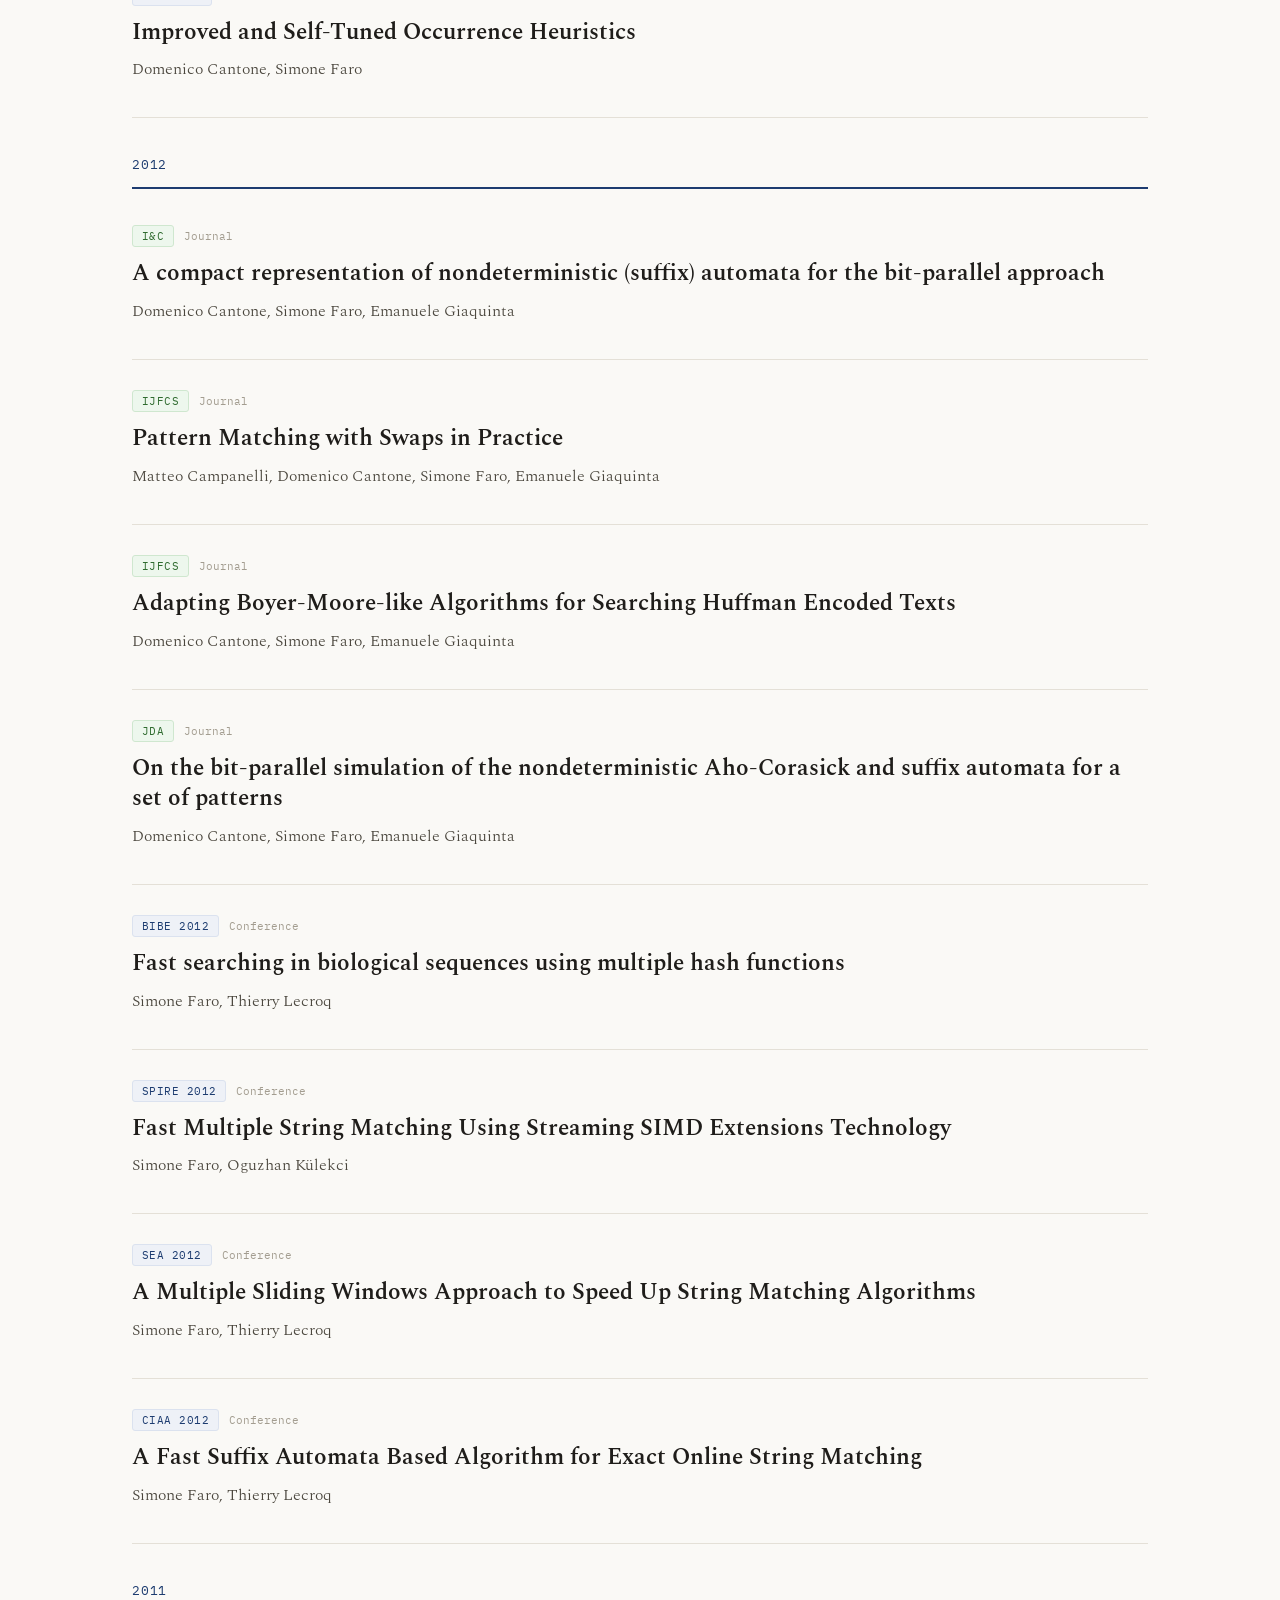
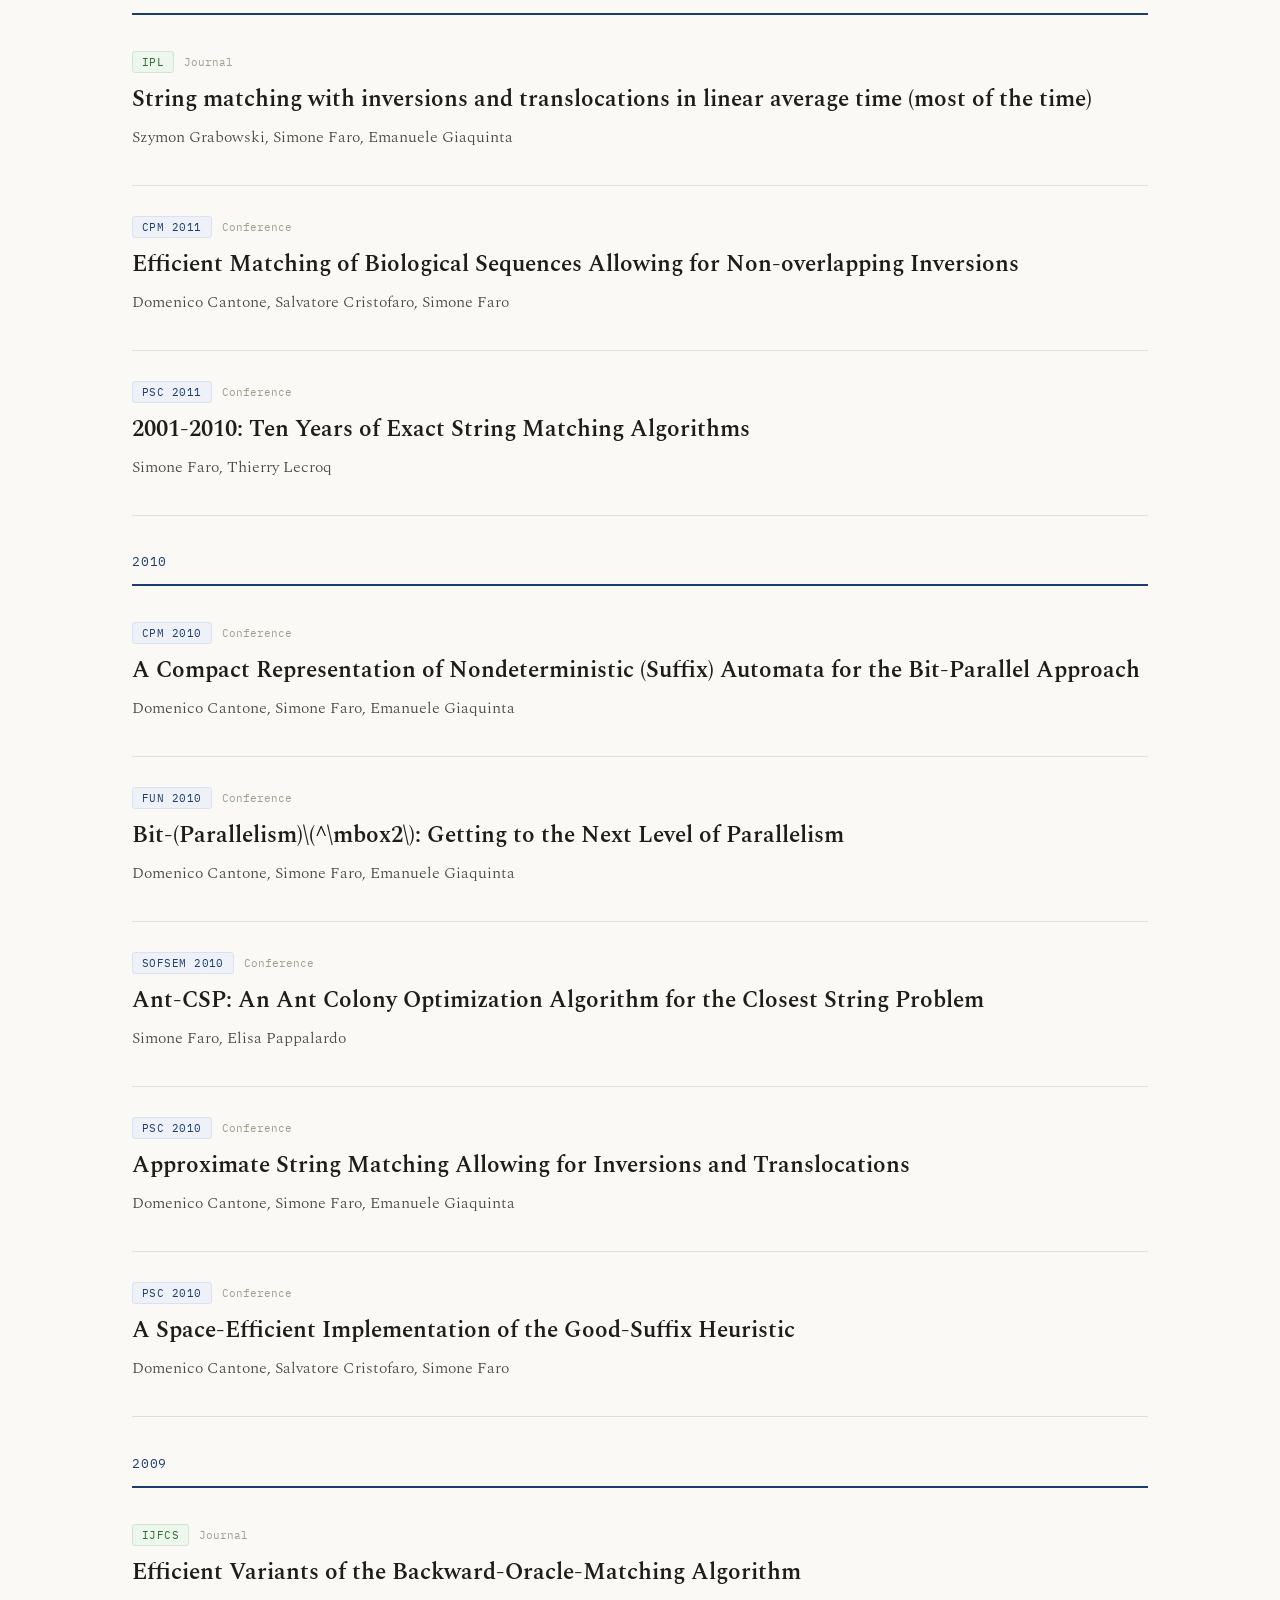
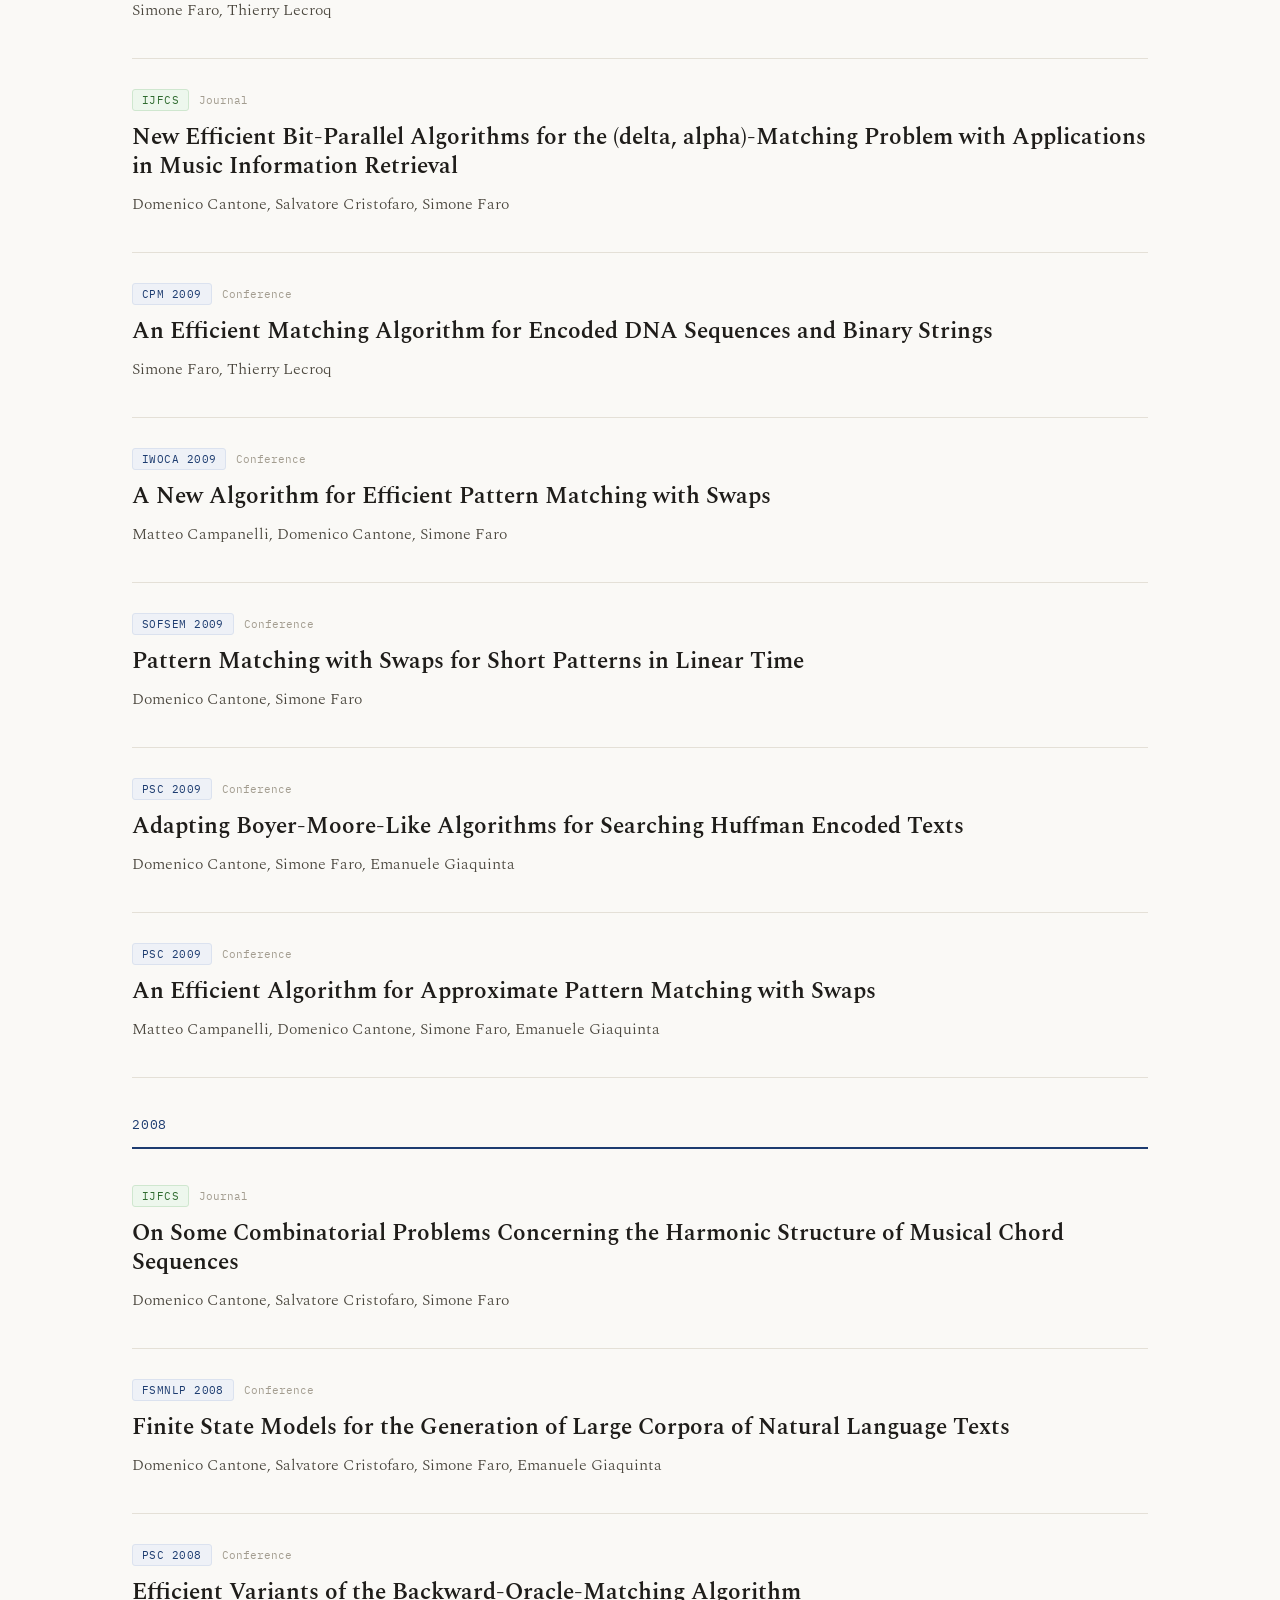
==== commit ba864262: "added title" ====
--- a/papers.html
+++ b/papers.html
@@ -9,6 +9,7 @@
         href="https://fonts.googleapis.com/css2?family=Spectral:ital,wght@0,300;0,400;0,500;0,600;0,700;1,400;1,500&family=IBM+Plex+Mono:wght@400;500;600&display=swap"
         rel="stylesheet">
     <link rel="stylesheet" href="styles.css">
+    <title>Text Processing Research Group</title>
 </head>
 
 <body>
